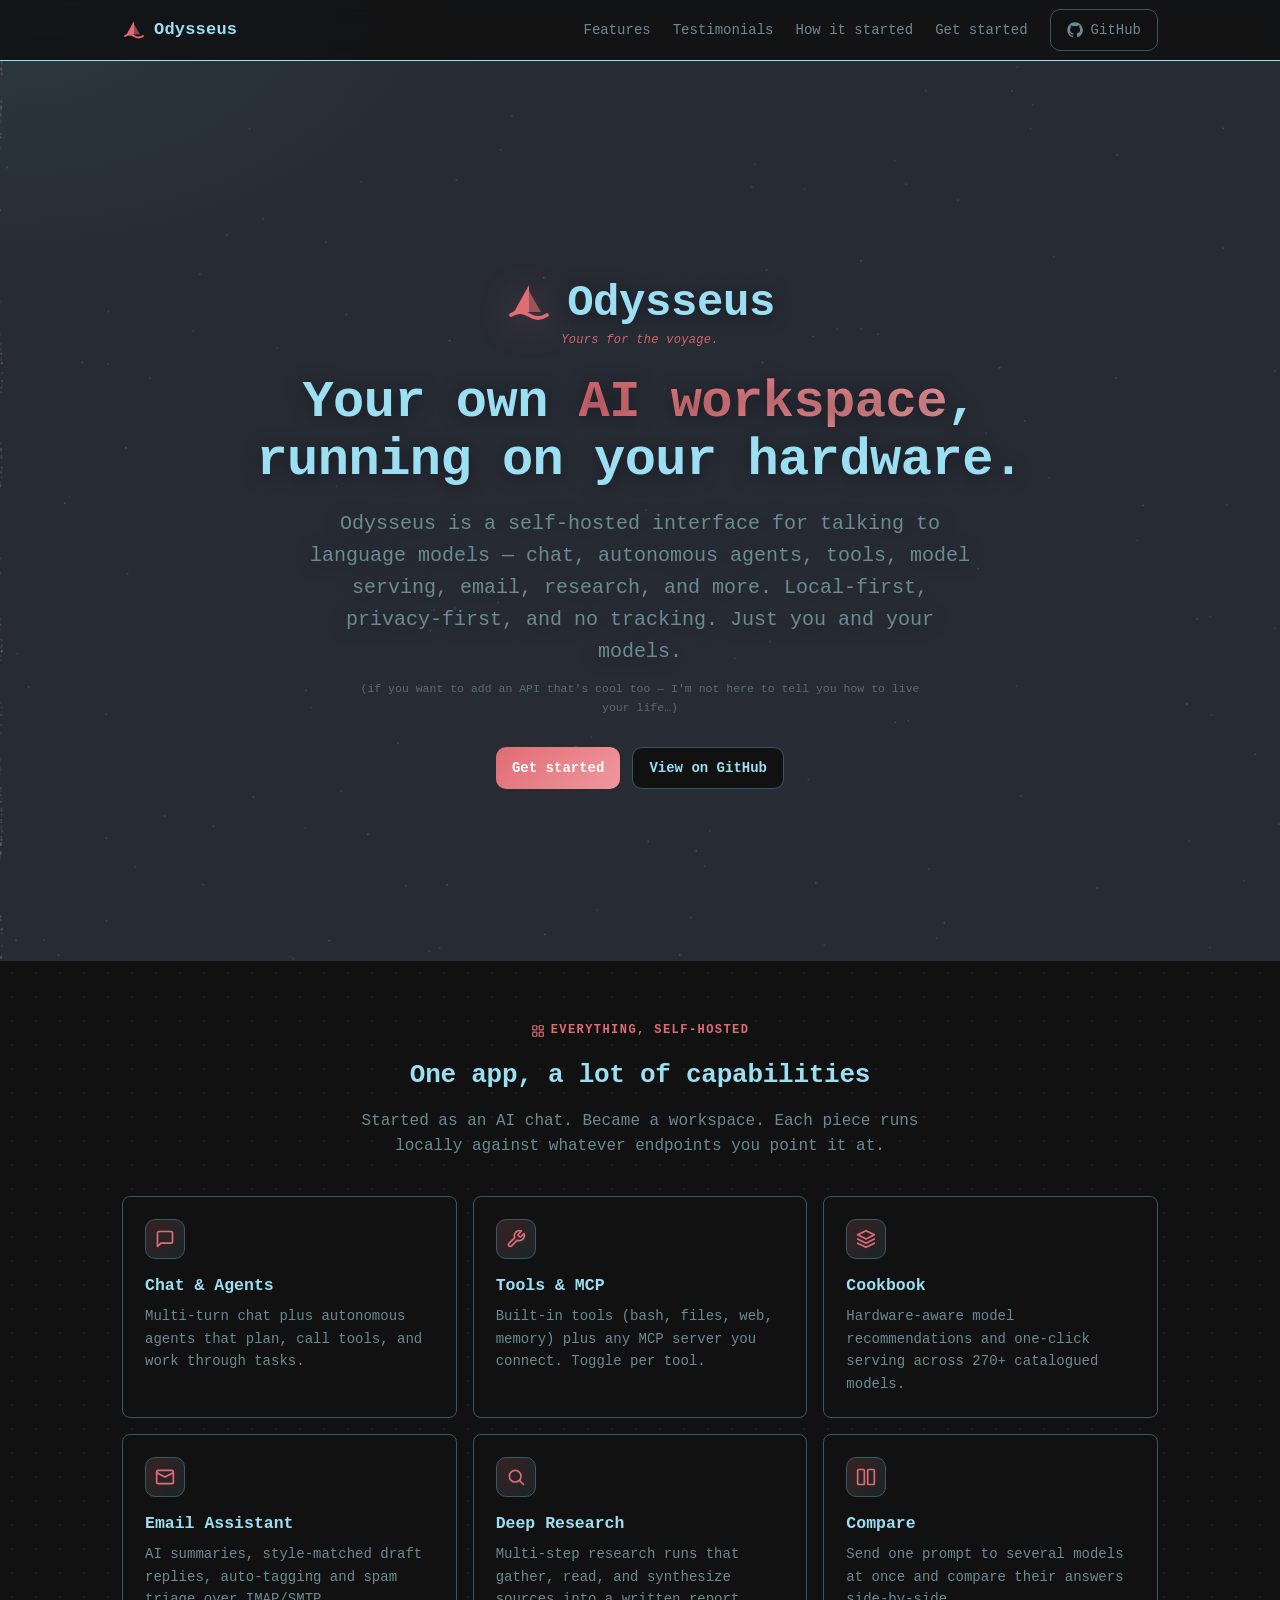
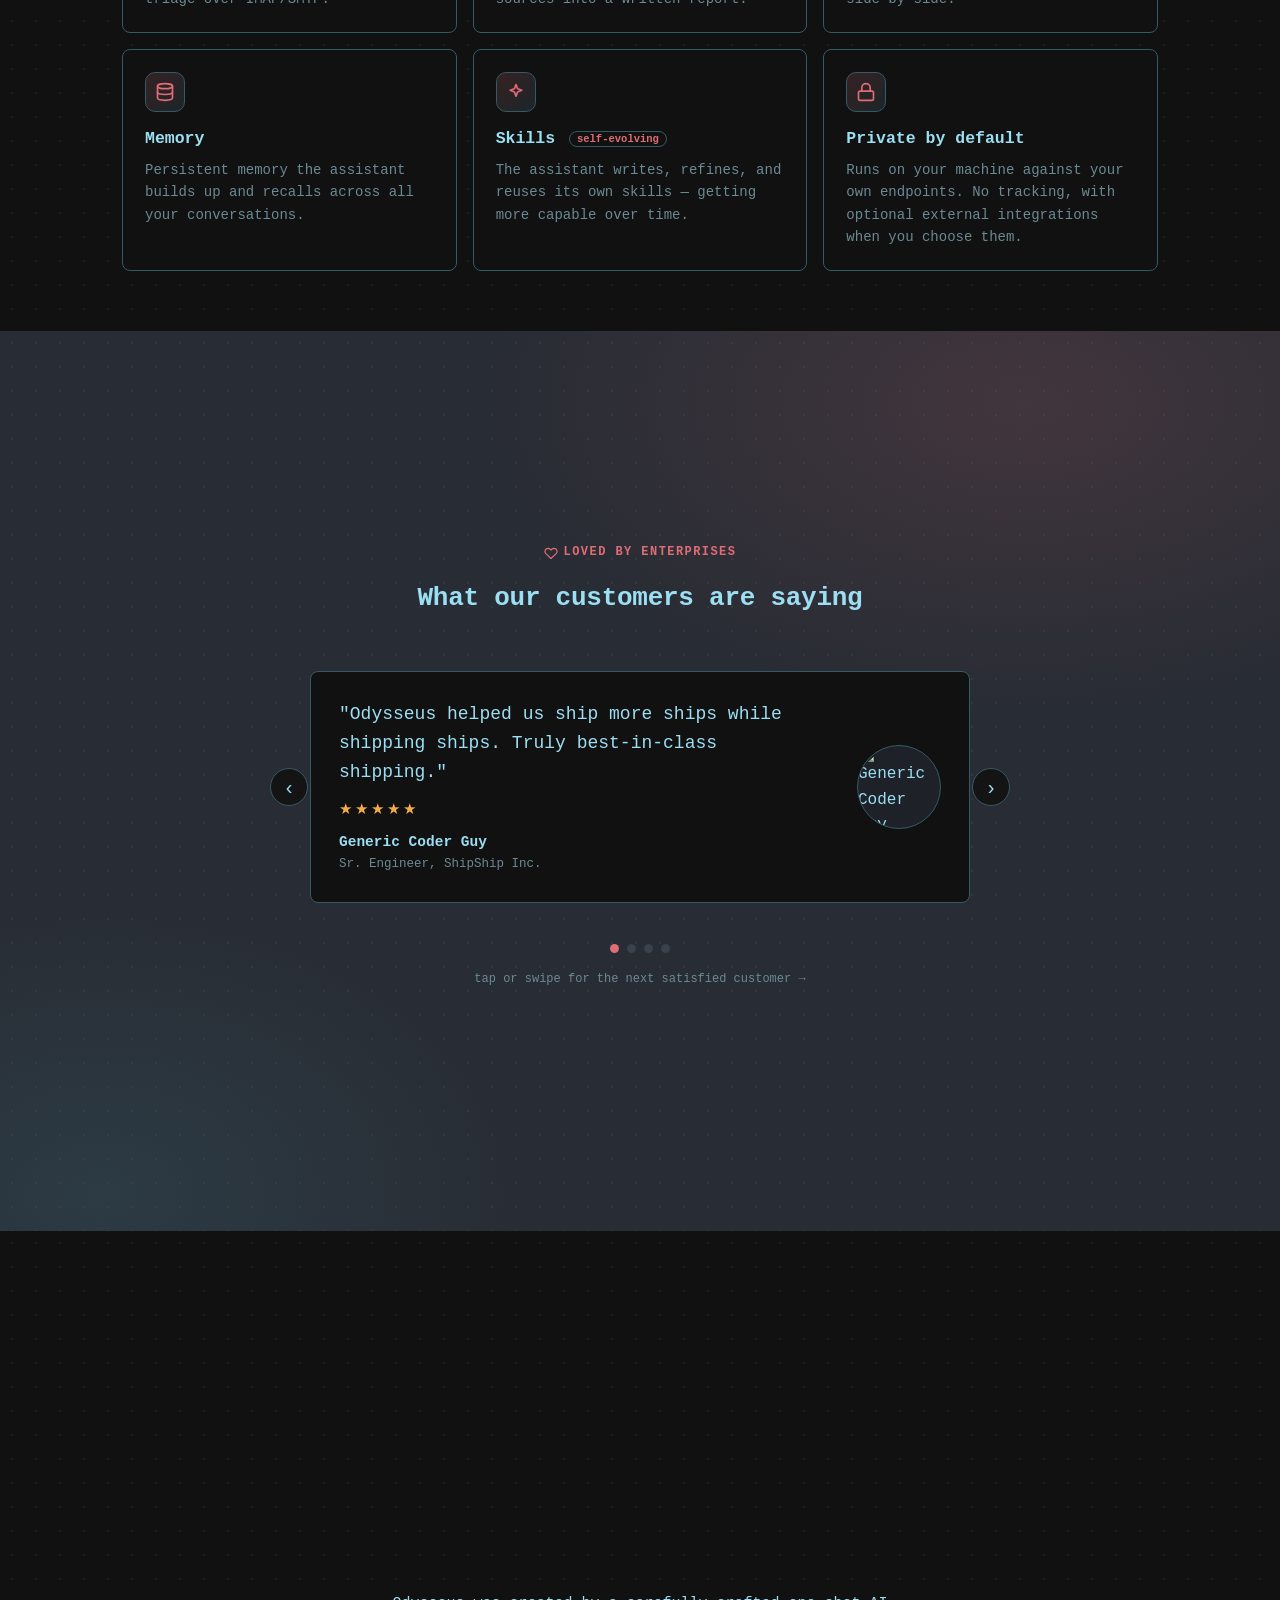
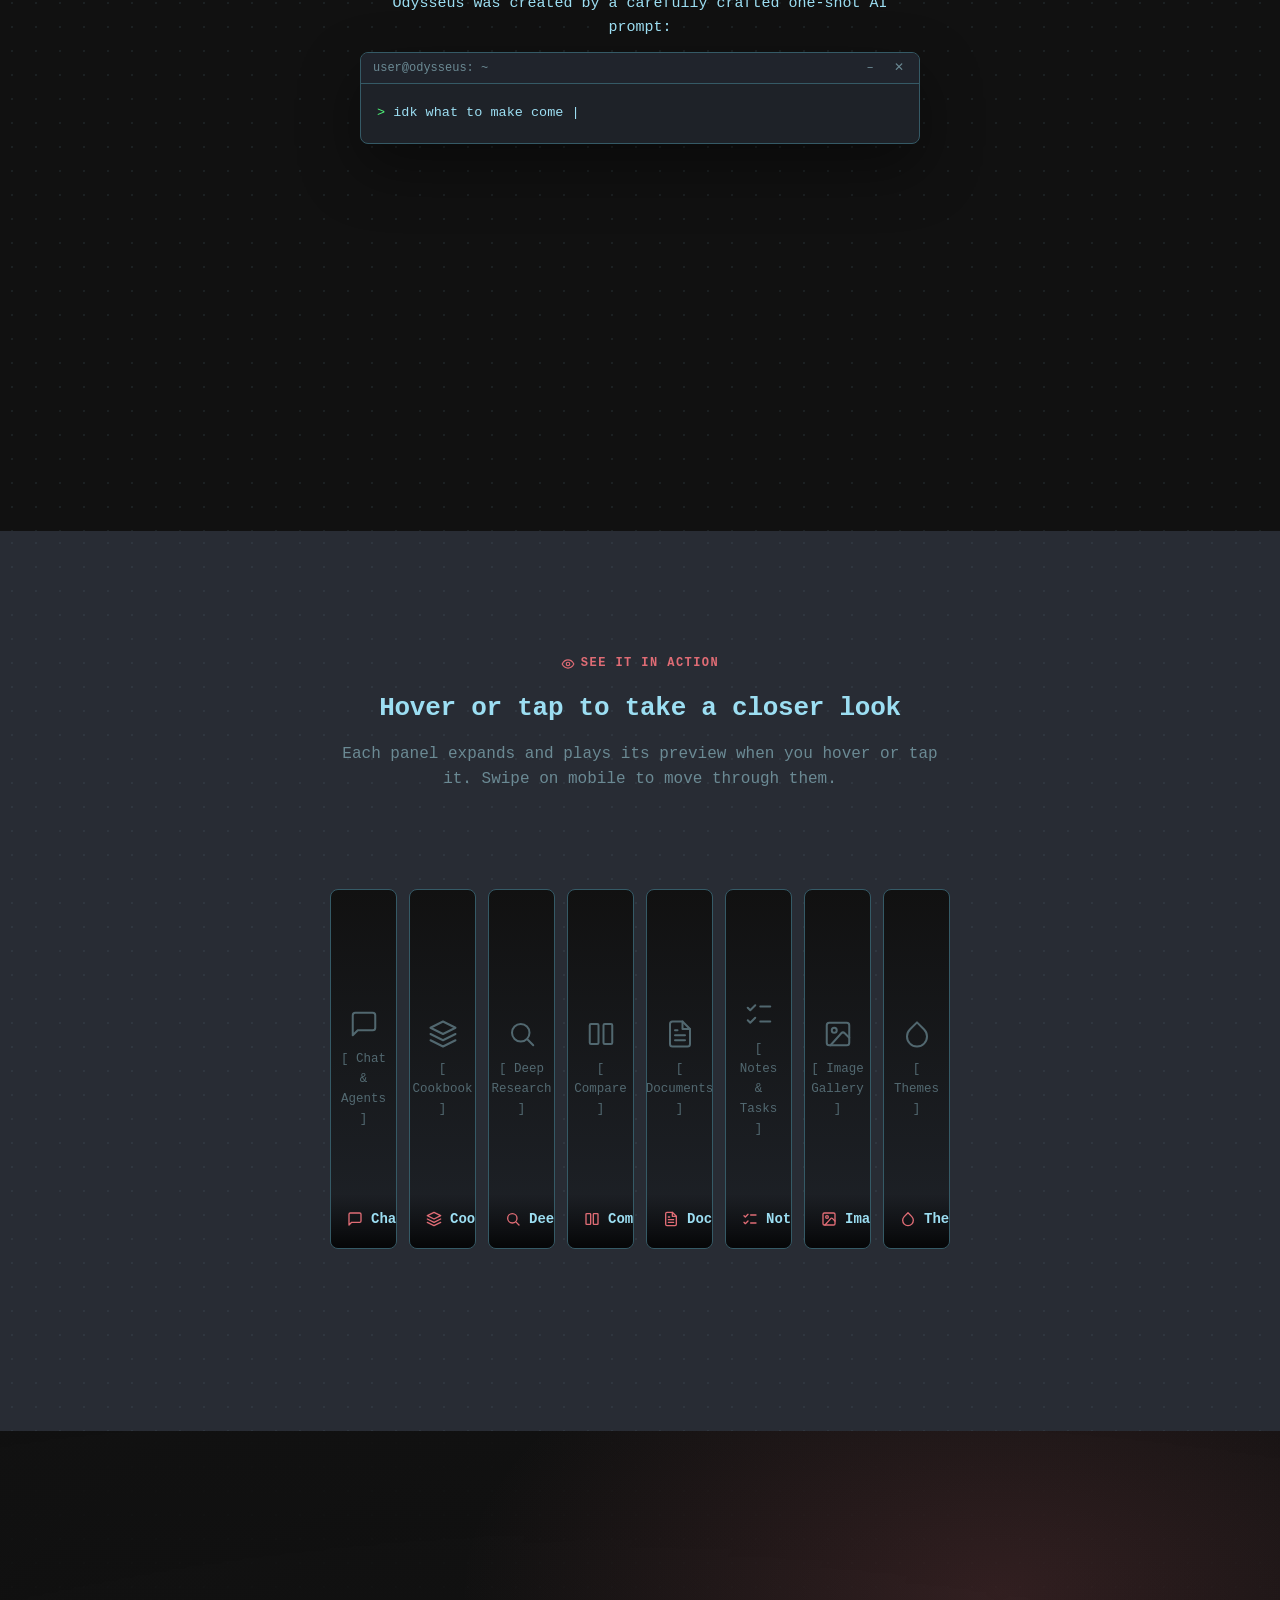
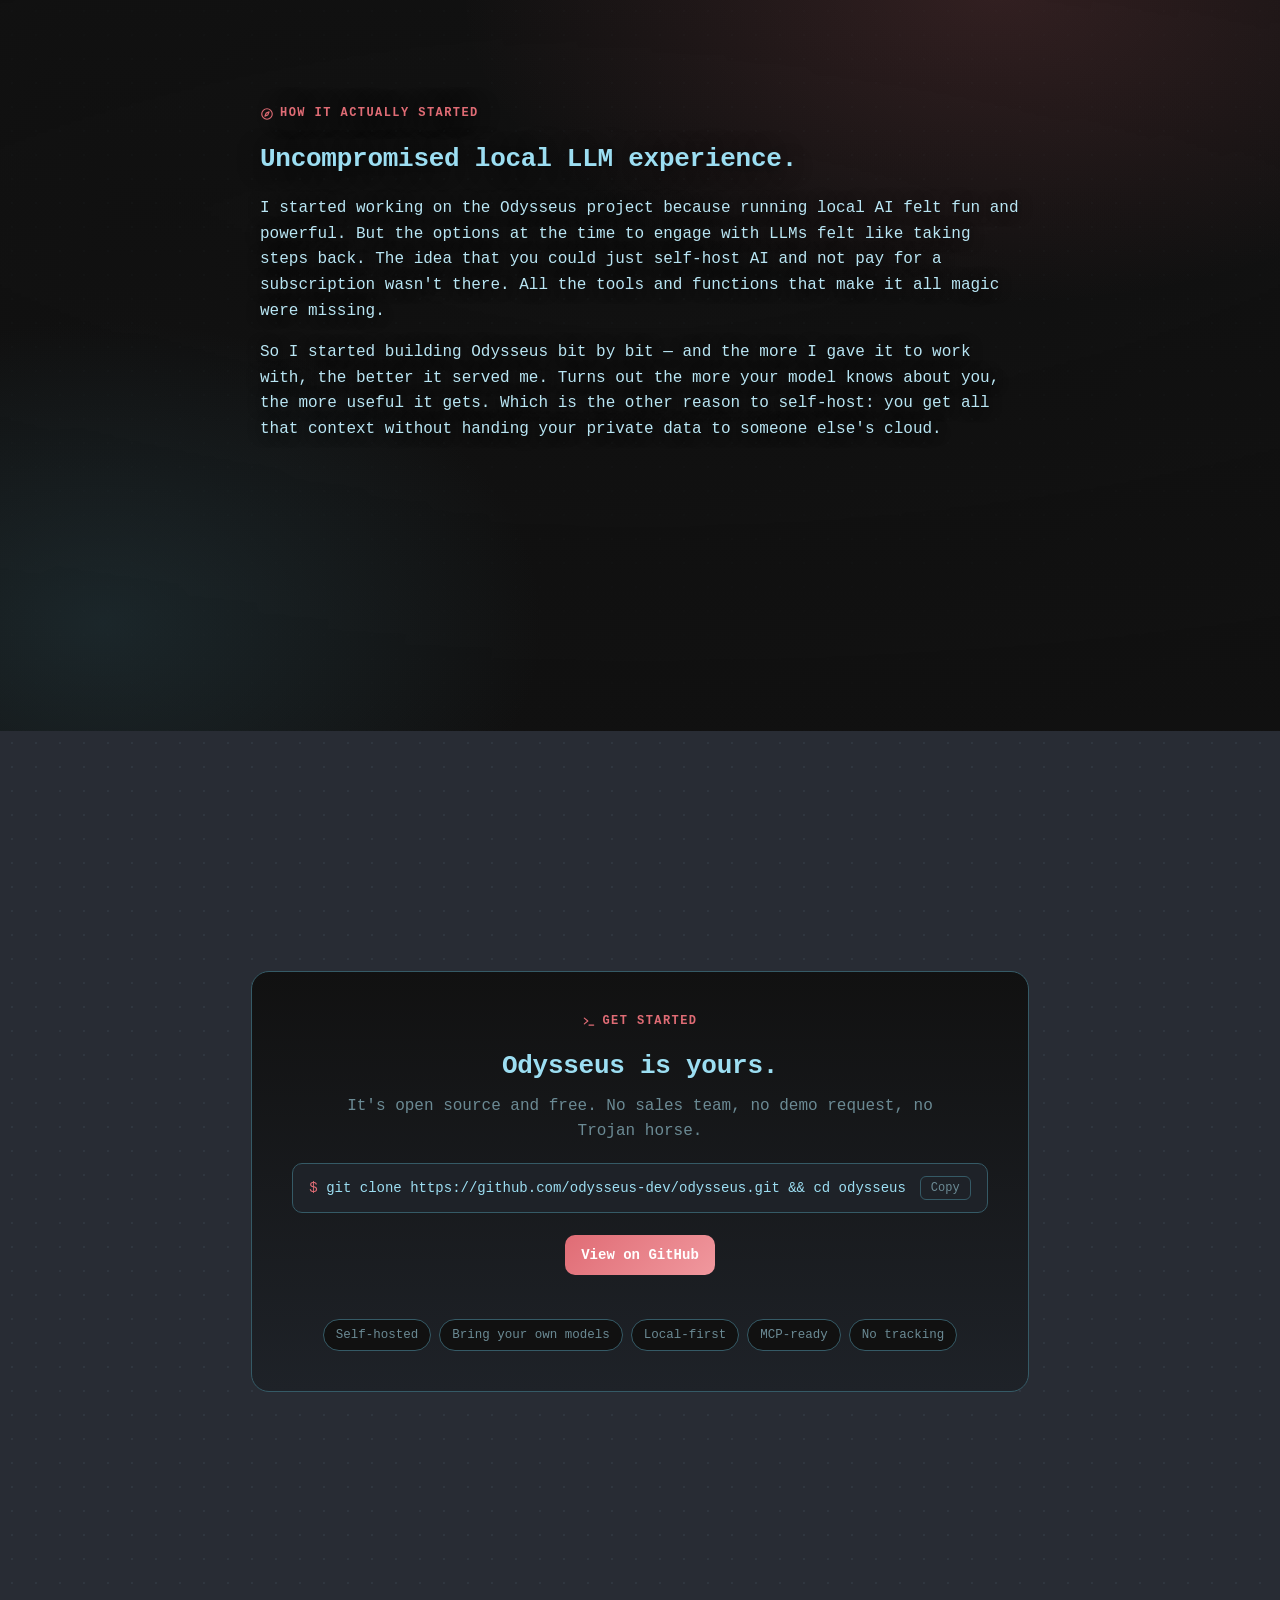
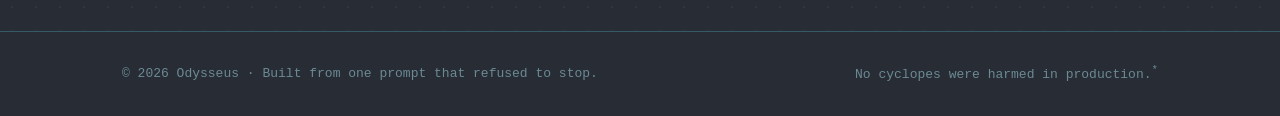
==== website/index.html @ e2c3f978 "refactor(website): "no telemetry" → "no tracking" (banea la palabra sin mentir: Odysseus SÍ lee host" ====
<!DOCTYPE html>
<html lang="en">
<head>
<meta charset="utf-8">
<meta name="viewport" content="width=device-width, initial-scale=1.0">
<meta name="description" content="Odysseus — a self-hosted AI workspace: chat, agents, tools, model serving, email, research, and more. Your models, your hardware, your data.">
<title>Odysseus — A Self-Hosted AI Workspace</title>
<link rel="icon" type="image/svg+xml" href="data:image/svg+xml,%3Csvg xmlns='http://www.w3.org/2000/svg' viewBox='0 0 32 32'%3E%3Cpath d='M16 4L16 22L6 22Z' fill='%23e06c75'/%3E%3Cpath d='M16 8L16 22L24 22Z' fill='%23e06c75' opacity='0.6'/%3E%3Cpath d='M4 24Q10 20 16 24Q22 28 28 24' stroke='%23e06c75' stroke-width='2.5' fill='none' stroke-linecap='round'/%3E%3C/svg%3E">
<style>
  :root {
    /* Odysseus default theme — exact app tokens */
    --bg: #282c34;
    --bg2: #1e2228;          /* app code/hl background */
    --panel: #111;           /* app panel surface */
    --panel2: #1e2228;
    --fg: #9cdef2;           /* signature cyan text */
    --heading: #9cdef2;
    --muted: #6b8a94;        /* app subheader */
    --border: #355a66;       /* teal border */
    --accent: #e06c75;       /* app accent (the send-button coral) */
    --accent2: #f0989e;      /* lighter coral for gradients */
    --green: #50fa7b;
    --gold: #f0ad4e;         /* app --warn */
    --red: #e06c75;
    --radius: 8px;
  }
  * { box-sizing: border-box; }
  html { scroll-behavior: smooth; scroll-padding-top: 60px; }
  /* REMOVED: "scroll-snap-type: y proximity"
     The idea was: >>Each section is a full-viewport "page" with its content centered,
     so only one shows at a time and the snap is obvious.<<

     PROBLEM: sections easily grow taller than 100vh IRL
     This cause forced jumps mid-read. It's intrusive UX.
     The landing-page is not a PowerPoint presentation!

     Preserved: CSS snap-points to avoid destroying code meta-data*/
  .hero, section {
    scroll-snap-align: start; min-height: 100vh;
    display: flex; flex-direction: column; justify-content: center;
  }
  /* Alternate the page backgrounds: slate (the body) ↔ black, to make each
     page boundary obvious. */
  /* Subtle dot-grid texture across the whole page. */
  section:nth-of-type(odd) {
    background-color: #111111;
    background-image: radial-gradient(circle, rgba(156,222,242,0.075) 1px, transparent 1.4px);
    background-size: 24px 24px;
  }
  section:nth-of-type(even) {
    background-color: var(--bg);
    background-image: radial-gradient(circle, rgba(156,222,242,0.06) 1px, transparent 1.4px);
    background-size: 24px 24px;
  }
  /* Customers section gets a brand-colored gradient glow over the dots. */
  #testimonials {
    background-color: var(--bg);
    background-image:
      radial-gradient(900px 520px at 80% 8%, rgba(224,108,117,0.14), transparent 60%),
      radial-gradient(760px 520px at 8% 96%, rgba(53,90,102,0.32), transparent 58%),
      radial-gradient(circle, rgba(156,222,242,0.06) 1px, transparent 1.4px);
    background-size: cover, cover, 24px 24px;
  }
  /* Domino reveal — each section fades/slides up as it scrolls into view. */
  .hero, section { opacity: 0; transform: translateY(24px); transition: opacity .6s cubic-bezier(.2,.7,.2,1), transform .6s cubic-bezier(.2,.7,.2,1); }
  .hero.in, section.in { opacity: 1; transform: none; }
  @media (prefers-reduced-motion: reduce) {
    html { scroll-snap-type: none; }
    .hero, section { opacity: 1 !important; transform: none !important; transition: none; }
  }
  /* Capabilities cards cascade in like the app's domino expand. */
  #features .feature { opacity: 0; transform: translateY(16px); }
  #features.in .feature { animation: domino-in .5s cubic-bezier(.2,.7,.2,1) forwards; }
  #features.in .feature:nth-child(1) { animation-delay: .04s; }
  #features.in .feature:nth-child(2) { animation-delay: .09s; }
  #features.in .feature:nth-child(3) { animation-delay: .14s; }
  #features.in .feature:nth-child(4) { animation-delay: .19s; }
  #features.in .feature:nth-child(5) { animation-delay: .24s; }
  #features.in .feature:nth-child(6) { animation-delay: .29s; }
  #features.in .feature:nth-child(7) { animation-delay: .34s; }
  #features.in .feature:nth-child(8) { animation-delay: .39s; }
  #features.in .feature:nth-child(9) { animation-delay: .44s; }
  @keyframes domino-in { to { opacity: 1; transform: none; } }
  body {
    margin: 0;
    background:
      radial-gradient(1100px 520px at 82% -10%, rgba(224,108,117,0.12), transparent 60%),
      radial-gradient(900px 520px at 0% 0%, rgba(53,90,102,0.30), transparent 55%),
      var(--bg);
    color: var(--fg);
    font-family: 'Fira Code', ui-monospace, SFMono-Regular, Menlo, Consolas, monospace;
    line-height: 1.6;
    -webkit-font-smoothing: antialiased;
  }
  a { color: var(--accent); text-decoration: none; }
  .wrap { max-width: 1080px; margin: 0 auto; padding: 0 22px; }

  /* Nav */
  nav {
    position: sticky; top: 0; z-index: 50;
    backdrop-filter: blur(10px);
    background: rgba(17,17,17,0.88);
    border-bottom: 1px solid #9cdef2;
  }
  nav .wrap { display: flex; align-items: center; justify-content: space-between; height: 60px; }
  .brand { display: flex; align-items: center; gap: 8px; font-weight: 700; font-size: 17px; letter-spacing: 0.2px; color: var(--heading); }
  .brand .boat { color: var(--accent); flex-shrink: 0; }
  .nav-links { display: flex; align-items: center; gap: 22px; }
  .nav-links a { color: var(--muted); font-size: 14px; font-weight: 500; }
  .nav-links a:hover { color: var(--fg); }
  .btn {
    display: inline-flex; align-items: center; gap: 8px;
    padding: 9px 16px; border-radius: 10px; font-weight: 600; font-size: 14px;
    border: 1px solid var(--border); color: var(--fg); background: var(--panel);
    transition: transform .12s ease, border-color .12s ease, background .12s ease;
  }
  .btn:hover { transform: translateY(-1px); border-color: var(--accent); }
  .btn.primary {
    background: linear-gradient(135deg, var(--accent), var(--accent2));
    color: #fff; border: none;
  }
  .btn.primary:hover { filter: brightness(1.07); }

  /* Hero */
  .hero { padding: 86px 0 40px; text-align: center; position: relative; overflow: hidden; }
  #hero-flow { position: absolute; inset: 0; width: 100%; height: 100%; z-index: 0; pointer-events: none; opacity: 0.9; }
  .hero .wrap { position: relative; z-index: 2; }
  .hero h1, .hero .lede, .hero .wordmark { text-shadow: 0 2px 20px rgba(0,0,0,0.45); }
  @media (prefers-reduced-motion: reduce) { #hero-flow { display: none; } }
  .badge {
    display: inline-flex; align-items: center; gap: 7px;
    font-size: 12.5px; color: var(--muted); border: 1px solid var(--border);
    background: var(--panel); padding: 5px 12px; border-radius: 999px; margin-bottom: 22px;
  }
  .badge .dot { width: 7px; height: 7px; border-radius: 50%; background: var(--green); box-shadow: 0 0 8px var(--green); }
  .hero-logo { display: flex; align-items: center; justify-content: center; gap: 14px; color: var(--accent); margin-bottom: 4px; }
  .hero-logo svg { filter: drop-shadow(0 4px 18px rgba(224,108,117,0.35)); }
  .hero-logo .wordmark { font-size: clamp(30px, 6vw, 44px); font-weight: 700; color: var(--heading); letter-spacing: -0.01em; line-height: 1; }
  .hero h1 {
    font-size: clamp(32px, 5.4vw, 52px); line-height: 1.12; margin: 0 0 18px;
    letter-spacing: -0.01em; font-weight: 700; color: var(--heading);
  }
  .hero h1 .grad {
    background: linear-gradient(120deg, var(--accent), var(--accent2));
    -webkit-background-clip: text; background-clip: text; -webkit-text-fill-color: transparent;
  }
  .hero .slogan { font-style: italic; color: var(--accent); font-size: 12px; margin: 0 0 24px; letter-spacing: 0.3px; opacity: 0.9; }
  .hero p.lede { font-size: clamp(16px, 2.4vw, 20px); color: var(--muted); max-width: 680px; margin: 0 auto 30px; }
  .hero-cta { display: flex; gap: 12px; justify-content: center; flex-wrap: wrap; }

  /* terminal origin card */
  .term-intro { color: var(--fg); font-size: clamp(13px, 1.8vw, 15px); margin: 34px auto 0; max-width: 560px; }
  .term {
    max-width: 620px; margin: 12px auto 0; text-align: left;
    background: var(--bg2); border: 1px solid var(--border); border-radius: var(--radius);
    overflow: hidden; box-shadow: 0 24px 60px rgba(0,0,0,0.4);
  }
  .term-bar { display: flex; align-items: center; justify-content: space-between; padding: 5px 6px 5px 12px; border-bottom: 1px solid var(--border); background: #20242c; }
  .term-bar .ttl { color: var(--muted); font-size: 12px; font-family: 'Fira Code', ui-monospace, monospace; }
  .term-bar .winbtns { display: flex; gap: 1px; }
  .term-bar .winbtns span { cursor: pointer; }
  .term { transition: opacity .18s ease, transform .18s ease; }
  /* Minimized = a rounded "pill", like the app's tab-down dock chip. */
  .term.term-min { max-width: max-content; border-radius: 999px; box-shadow: 0 6px 22px rgba(0,0,0,0.4); }
  .term.term-min .term-bar { border-bottom: none; border-radius: 999px; padding: 7px 10px 7px 16px; gap: 12px; background: var(--panel); }
  .term.term-min pre { display: none; }
  .term.term-closed { opacity: 0; transform: scale(0.96); pointer-events: none; height: 0; margin: 0 auto; border: 0; overflow: hidden; }
  .term-reopen {
    display: none; margin: 14px auto 0; font-family: 'Fira Code', monospace; font-size: 12px;
    color: var(--muted); background: none; border: 1px dashed var(--border); border-radius: 6px;
    padding: 5px 12px; cursor: pointer;
  }
  .term-reopen:hover { color: var(--accent); border-color: var(--accent); }
  .term-reopen.show { display: inline-block; }
  .term-bar .winbtns span {
    width: 28px; height: 20px; display: inline-flex; align-items: center; justify-content: center;
    border-radius: 4px; color: var(--muted); font-size: 12px; line-height: 1;
  }
  .term-bar .winbtns span:hover { background: rgba(156,222,242,0.12); color: var(--fg); }
  .term-bar .winbtns span.x:hover { background: #c0392b; color: #fff; }
  .term pre {
    margin: 0; padding: 18px 16px; font-family: ui-monospace, SFMono-Regular, Menlo, monospace;
    font-size: 13.5px; color: var(--fg); line-height: 1.7; white-space: pre-wrap;
  }
  .term .cs { color: var(--green); } .term .cm { color: #828997; }
  .term-cursor { display: inline-block; color: var(--fg); font-weight: 400; animation: term-blink 1.05s steps(1) infinite; }
  @keyframes term-blink { 50% { opacity: 0; } }

  /* Sections */
  section { padding: 60px 0; }
  .eyebrow { color: var(--accent); font-weight: 700; font-size: 12px; letter-spacing: 0.12em; text-transform: uppercase; display: inline-flex; align-items: center; gap: 6px; }
  .eyebrow svg { width: 14px; height: 14px; flex-shrink: 0; }
  h2.h { font-size: clamp(19px, 2.7vw, 26px); margin: 8px 0 12px; letter-spacing: -0.01em; color: var(--heading); font-weight: 700; }
  .sub { color: var(--muted); max-width: 620px; }
  .center { text-align: center; }
  .center .sub { margin: 0 auto; }

  /* Testimonial gag — single featured testimonial, click/swipe to cycle (all sizes) */
  .tcarousel-wrap { position: relative; max-width: 820px; margin: 36px auto 0; }
  .tarrow {
    position: absolute; top: 50%; transform: translateY(-50%); z-index: 4;
    width: 38px; height: 38px; border-radius: 50%;
    background: rgba(17,17,17,0.85); border: 1px solid var(--border); color: var(--fg);
    font-size: 20px; line-height: 1; cursor: pointer;
    display: flex; align-items: center; justify-content: center;
    transition: border-color .12s ease, color .12s ease;
  }
  .tarrow:hover { border-color: var(--accent); color: var(--accent); }
  .tarrow.prev { left: 0; }
  .tarrow.next { right: 0; }
  .tgrid {
    display: block; position: relative; overflow: hidden; cursor: pointer;
    margin: 0 auto; max-width: 740px;
  }
  .tgrid .tcard {
    display: none;
    flex-direction: row-reverse; align-items: center; gap: 24px; text-align: left;
    background: var(--panel); border: 1px solid var(--border); border-radius: var(--radius);
    padding: 28px;
  }
  .tgrid .tcard.active { display: flex; animation: tslide .25s ease both; }
  .tgrid .tcard.active.shake { animation: tshake .5s ease-in-out 2 both; }
  .tcard .av {
    width: 84px; height: 84px; border-radius: 50%; overflow: hidden;
    border: 1px solid var(--border); background: var(--panel2); flex: 0 0 auto;
  }
  .tcard .av img, .tcard .av svg { width: 100%; height: 100%; object-fit: cover; display: block; }
  .tcard .tmeta { flex: 1 1 auto; }
  .tcard .q { font-size: 18px; color: var(--fg); margin: 0 0 12px; }
  .tcard .stars { font-size: 15px; letter-spacing: 3px; margin: 0 0 8px; color: var(--gold); }
  .tcard .stars.zero { color: var(--muted); opacity: 0.5; }
  .tcard .nm { font-weight: 700; font-size: 14.5px; }
  .tcard .rl { color: var(--muted); font-size: 12.5px; }
  .tcard.cyclops { border-color: rgba(255,90,90,0.45); background: linear-gradient(180deg, rgba(255,80,80,0.06), var(--panel)); }
  .tcard.cyclops .q { color: #ff8a8a; font-weight: 700; letter-spacing: 0.4px; word-break: break-word; }
  .tnav { display: block; text-align: center; margin-top: 18px; }
  .tdot { display: inline-block; width: 9px; height: 9px; border-radius: 50%; background: #39414d; margin: 0 4px; cursor: pointer; }
  .tdot.on { background: var(--accent); }
  .thint { font-size: 12px; color: var(--muted); margin-top: 8px; }
  @keyframes tshake {
    0%,100% { transform: translateX(0) rotate(0); }
    10% { transform: translateX(-9px) rotate(-1.5deg); }
    20% { transform: translateX(9px) rotate(1.5deg); }
    35% { transform: translateX(-7px) rotate(-1deg); }
    50% { transform: translateX(7px) rotate(1deg); }
    65% { transform: translateX(-5px); } 80% { transform: translateX(4px); } 92% { transform: translateX(-2px); }
  }
  @keyframes tslide { from { opacity: 0; transform: translateX(24px); } to { opacity: 1; transform: none; } }

  .grid { display: grid; grid-template-columns: repeat(3, 1fr); gap: 16px; margin-top: 36px; }
  .feature {
    background: var(--panel); border: 1px solid var(--border); border-radius: var(--radius);
    padding: 22px; transition: transform .14s ease, border-color .14s ease;
  }
  .feature:hover { transform: translateY(-3px); border-color: var(--accent); }
  .feature .ico {
    width: 40px; height: 40px; border-radius: 10px; display: inline-flex; align-items: center; justify-content: center;
    background: linear-gradient(135deg, rgba(224,108,117,0.18), rgba(53,90,102,0.28));
    border: 1px solid var(--border); color: var(--accent); margin-bottom: 14px;
  }
  .feature h3 { margin: 0 0 6px; font-size: 16.5px; }
  .feature p { margin: 0; color: var(--muted); font-size: 14px; }

  /* Screenshot strip */
  .shotrow { display: grid; grid-template-columns: 1.4fr 1fr 1fr; gap: 16px; margin-top: 8px; }
  .shot {
    border: 1px solid var(--border); border-radius: var(--radius); overflow: hidden;
    background: linear-gradient(180deg, var(--panel), var(--panel2));
    aspect-ratio: 16/10; display: flex; align-items: center; justify-content: center;
    color: var(--muted); font-size: 13px; position: relative;
  }
  .shot .ph { display: flex; flex-direction: column; align-items: center; gap: 8px; opacity: 0.7; }
  .shot .frame-dots { position: absolute; top: 10px; left: 12px; display: flex; gap: 5px; }
  .shot .frame-dots i { width: 8px; height: 8px; border-radius: 50%; background: #39414d; display: inline-block; }

  /* Previews — expanding hover carousel that plays a video on hover/tap */
  .previews { display: flex; align-items: center; gap: 12px; height: 480px; max-width: 1000px; margin: 36px auto 0; }
  .preview-panel {
    position: relative; flex: 1 1 0; min-width: 0; height: 360px; overflow: hidden;
    border: 1px solid var(--border); border-radius: var(--radius); cursor: pointer;
    background: linear-gradient(180deg, var(--panel), var(--panel2));
    transition: flex-grow .5s cubic-bezier(.2,.7,.2,1), height .5s cubic-bezier(.2,.7,.2,1), border-color .25s ease;
  }
  .previews:hover .preview-panel { flex-grow: 0.55; height: 300px; }
  .preview-panel:hover, .preview-panel:focus-visible, .preview-panel.is-active { flex-grow: 3.4 !important; height: 480px !important; border-color: var(--accent); }
  .preview-panel .ph {
    position: absolute; inset: 0; display: flex; flex-direction: column;
    align-items: center; justify-content: center; gap: 10px;
    color: var(--muted); font-size: 12.5px; opacity: 0.7; text-align: center; padding: 8px;
  }
  .preview-panel video {
    position: absolute; inset: 0; width: 100%; height: 100%; object-fit: cover;
    z-index: 1; opacity: 0; transition: opacity .3s ease; background: transparent;
  }
  .preview-panel.has-video video { opacity: 1; }
  /* These clips have their action on the left, so show the left edge instead of
     the centered crop. */
  .preview-panel:has(source[src="document.webm"]) video,
  .preview-panel:has(source[src="notes.webm"]) video { object-position: right center; }
  .preview-panel .label {
    position: absolute; z-index: 2; left: 0; right: 0; bottom: 0; padding: 14px 16px;
    background: linear-gradient(0deg, rgba(0,0,0,0.82), transparent);
    color: var(--heading);
    display: flex; flex-direction: column; align-items: flex-start; gap: 4px;
  }
  .preview-panel .label .t { display: flex; align-items: center; gap: 8px; white-space: nowrap; font-weight: 700; font-size: 14px; }
  .preview-panel .label .ico { color: var(--accent); flex-shrink: 0; }
  .preview-panel .label .desc {
    font-weight: 400; font-size: 12.5px; line-height: 1.35; color: rgba(255,255,255,0.82);
    white-space: normal; max-height: 0; opacity: 0; overflow: hidden;
    transition: max-height .4s ease, opacity .4s ease;
  }
  .preview-panel:hover .label .desc, .preview-panel:focus-visible .label .desc, .preview-panel.is-active .label .desc { max-height: 64px; opacity: 1; }
  @media (max-width: 760px) {
    .previews { flex-direction: column; height: auto; touch-action: pan-y; }
    .preview-panel { height: 190px; flex: none; width: 100%; }
    .preview-panel.is-active { height: 280px !important; }
    .previews:hover .preview-panel, .preview-panel:hover { flex: none !important; }
    .preview-panel .label .desc { max-height: 64px; opacity: 1; }
  }

  /* Fullscreen video background for a section — treated as an ambient, cinematic
     backdrop (soft blur + slow drift) so it sets a mood without fighting the copy. */
  .has-bg-video { position: relative; overflow: hidden; }
  .has-bg-video .sec-bg {
    position: absolute; inset: 0; width: 100%; height: 100%;
    object-fit: cover; z-index: 0; pointer-events: none;
    /* blur softens the busy frame; the extra scale hides the blurred edges */
    filter: blur(4px) saturate(1.08) brightness(0.92);
    transform: scale(1.12);
    transform-origin: 55% 45%;
    animation: bg-drift 36s ease-in-out infinite alternate;
    will-change: transform;
  }
  @keyframes bg-drift {
    from { transform: scale(1.12) translate(0, 0); }
    to   { transform: scale(1.2) translate(-2.5%, -1.5%); }
  }
  .has-bg-video .sec-bg-tint {
    position: absolute; inset: 0; z-index: 1; pointer-events: none;
    background:
      radial-gradient(900px 520px at 78% 18%, rgba(224,108,117,0.16), transparent 60%),
      radial-gradient(760px 520px at 8% 88%, rgba(53,90,102,0.30), transparent 58%),
      linear-gradient(180deg, rgba(17,17,17,0.86), rgba(17,17,17,0.62) 42%, rgba(17,17,17,0.92)),
      radial-gradient(1200px 680px at 50% 46%, rgba(17,17,17,0.18), rgba(17,17,17,0.74));
  }
  .has-bg-video .wrap { position: relative; z-index: 2; }
  /* Lift the copy off the moving backdrop. */
  .has-bg-video .eyebrow,
  .has-bg-video .h { text-shadow: 0 2px 22px rgba(0,0,0,0.7); }
  .has-bg-video .sub { color: #b9e6f4; text-shadow: 0 1px 14px rgba(0,0,0,0.75); }
  .hero.has-bg-video h1, .hero.has-bg-video .wordmark,
  .hero.has-bg-video .lede, .hero.has-bg-video .slogan { text-shadow: 0 2px 22px rgba(0,0,0,0.72); }
  @media (prefers-reduced-motion: reduce) {
    .has-bg-video .sec-bg { animation: none; transform: scale(1.12); }
  }

  /* Get started */
  .start {
    background: linear-gradient(180deg, var(--panel), var(--bg2));
    border: 1px solid var(--border); border-radius: 18px; padding: 40px; text-align: center;
  }
  .codeblock {
    display: inline-flex; align-items: center; gap: 14px; margin: 18px auto 8px;
    background: var(--bg2); border: 1px solid var(--border); border-radius: 10px;
    padding: 12px 16px; font-family: ui-monospace, monospace; font-size: 14px; color: var(--fg);
    text-align: left;
  }
  .codeblock .prompt { color: var(--accent); }
  .codeblock .copy-btn {
    background: none; border: 1px solid var(--border); border-radius: 6px;
    color: var(--muted); cursor: pointer; font-size: 12px; padding: 4px 10px;
    font-family: inherit; transition: border-color .12s ease, color .12s ease;
  }
  .codeblock .copy-btn:hover { border-color: var(--accent); color: var(--fg); }
  .codeblock .copy-btn.copied { border-color: var(--green); color: var(--green); }
  .pill-row { display: flex; gap: 8px; justify-content: center; flex-wrap: wrap; margin-top: 44px; }
  .pill { font-size: 12.5px; color: var(--muted); border: 1px solid var(--border); border-radius: 999px; padding: 5px 12px; background: var(--panel); }

  footer { border-top: 1px solid var(--border); padding: 30px 0; color: var(--muted); font-size: 13px; scroll-snap-align: end; }
  footer .wrap { display: flex; justify-content: space-between; align-items: center; flex-wrap: wrap; gap: 12px; }

  @media (max-width: 820px) {
    .grid { grid-template-columns: repeat(2, 1fr); }
    .shotrow { grid-template-columns: 1fr; }
    .nav-links a:not(.btn) { display: none; }
    .codeblock { display: flex; flex-wrap: wrap; gap: 8px; align-items: flex-start; overflow-wrap: anywhere; }
    .codeblock > span { flex: 1 1 auto; min-width: 0; }
    .codeblock .copy-btn { margin-left: auto; }
  }
  @media (max-width: 520px) {
    .grid { grid-template-columns: 1fr; }
    .tgrid .tcard { padding: 20px; gap: 16px; }
    .tcard .av { width: 64px; height: 64px; }
    .tcard .q { font-size: 15px; }
  }
</style>
</head>
<body>

  <nav>
    <div class="wrap">
      <div class="brand">
        <svg class="boat" viewBox="0 0 32 32" width="24" height="24" aria-hidden="true"><path d="M16 4L16 22L6 22Z" fill="currentColor"/><path d="M16 8L16 22L24 22Z" fill="currentColor" opacity="0.6"/><path d="M4 24Q10 20 16 24Q22 28 28 24" stroke="currentColor" stroke-width="2.5" fill="none" stroke-linecap="round"/></svg>
        Odysseus
      </div>
      <div class="nav-links">
        <a href="#features">Features</a>
        <a href="#testimonials">Testimonials</a>
        <a href="#how">How it started</a>
        <a href="#start">Get started</a>
        <a class="btn" href="https://github.com/odysseus-dev/odysseus" target="_blank">
          <svg width="16" height="16" viewBox="0 0 24 24" fill="currentColor"><path d="M12 .5C5.7.5.5 5.7.5 12c0 5.1 3.3 9.4 7.9 10.9.6.1.8-.2.8-.6v-2c-3.2.7-3.9-1.5-3.9-1.5-.5-1.3-1.3-1.7-1.3-1.7-1-.7.1-.7.1-.7 1.2.1 1.8 1.2 1.8 1.2 1 1.8 2.7 1.3 3.4 1 .1-.8.4-1.3.7-1.6-2.6-.3-5.3-1.3-5.3-5.7 0-1.3.5-2.3 1.2-3.1-.1-.3-.5-1.5.1-3.1 0 0 1-.3 3.3 1.2a11.5 11.5 0 0 1 6 0C17.3 4.7 18.3 5 18.3 5c.6 1.6.2 2.8.1 3.1.8.8 1.2 1.8 1.2 3.1 0 4.4-2.7 5.4-5.3 5.7.4.4.8 1.1.8 2.2v3.3c0 .4.2.7.8.6 4.6-1.5 7.9-5.8 7.9-10.9C23.5 5.7 18.3.5 12 .5z"/></svg>
          GitHub
        </a>
      </div>
    </div>
  </nav>

  <!-- HERO -->
  <header class="hero">
    <canvas id="hero-flow" aria-hidden="true"></canvas>
    <div class="wrap">
      <div class="hero-logo">
        <svg viewBox="0 0 32 32" width="48" height="48" aria-hidden="true"><path d="M16 4L16 22L6 22Z" fill="currentColor"/><path d="M16 8L16 22L24 22Z" fill="currentColor" opacity="0.6"/><path d="M4 24Q10 20 16 24Q22 28 28 24" stroke="currentColor" stroke-width="2.5" fill="none" stroke-linecap="round"/></svg>
        <span class="wordmark">Odysseus</span>
      </div>
      <p class="slogan">Yours for the voyage.</p>
      <h1>Your own <span class="grad">AI workspace</span>,<br>running on your hardware.</h1>
      <p class="lede">
        Odysseus is a self-hosted interface for talking to language models &mdash; chat,
        autonomous agents, tools, model serving, email, research, and more. Local-first,
        privacy-first, and no tracking. Just you and your models.
      </p>
      <p style="font-size:11.5px; color:var(--muted); opacity:0.7; max-width:560px; margin:-18px auto 30px;">
        (if you want to add an API that's cool too &mdash; I'm not here to tell you how to live your life&hellip;)
      </p>
      <div class="hero-cta">
        <a class="btn primary" href="#start">Get started</a>
        <a class="btn" href="https://github.com/odysseus-dev/odysseus" target="_blank">View on GitHub</a>
      </div>

    </div>
  </header>

  <!-- FEATURES -->
  <section id="features">
    <div class="wrap">
      <div class="center">
        <div class="eyebrow"><svg viewBox="0 0 24 24" fill="none" stroke="currentColor" stroke-width="2" stroke-linecap="round" stroke-linejoin="round"><rect x="3" y="3" width="7" height="7" rx="1"/><rect x="14" y="3" width="7" height="7" rx="1"/><rect x="14" y="14" width="7" height="7" rx="1"/><rect x="3" y="14" width="7" height="7" rx="1"/></svg>Everything, self-hosted</div>
        <h2 class="h">One app, a lot of capabilities</h2>
        <p class="sub">Started as an AI chat. Became a workspace. Each piece runs locally against
          whatever endpoints you point it at.</p>
      </div>
      <div class="grid">
        <div class="feature">
          <span class="ico"><svg width="20" height="20" viewBox="0 0 24 24" fill="none" stroke="currentColor" stroke-width="2" stroke-linecap="round" stroke-linejoin="round"><path d="M21 15a2 2 0 0 1-2 2H7l-4 4V5a2 2 0 0 1 2-2h14a2 2 0 0 1 2 2z"/></svg></span>
          <h3>Chat &amp; Agents</h3>
          <p>Multi-turn chat plus autonomous agents that plan, call tools, and work through tasks.</p>
        </div>
        <div class="feature">
          <span class="ico"><svg width="20" height="20" viewBox="0 0 24 24" fill="none" stroke="currentColor" stroke-width="2" stroke-linecap="round" stroke-linejoin="round"><path d="M14.7 6.3a1 1 0 0 0 0 1.4l1.6 1.6a1 1 0 0 0 1.4 0l3.8-3.8a6 6 0 0 1-7.9 7.9l-6.9 6.9a2.1 2.1 0 0 1-3-3l6.9-6.9a6 6 0 0 1 7.9-7.9z"/></svg></span>
          <h3>Tools &amp; MCP</h3>
          <p>Built-in tools (bash, files, web, memory) plus any MCP server you connect. Toggle per tool.</p>
        </div>
        <div class="feature">
          <span class="ico"><svg width="20" height="20" viewBox="0 0 24 24" fill="none" stroke="currentColor" stroke-width="2" stroke-linecap="round" stroke-linejoin="round"><path d="M12 2 2 7l10 5 10-5-10-5zM2 17l10 5 10-5M2 12l10 5 10-5"/></svg></span>
          <h3>Cookbook</h3>
          <p>Hardware-aware model recommendations and one-click serving across 270+ catalogued models.</p>
        </div>
        <div class="feature">
          <span class="ico"><svg width="20" height="20" viewBox="0 0 24 24" fill="none" stroke="currentColor" stroke-width="2" stroke-linecap="round" stroke-linejoin="round"><rect x="2" y="4" width="20" height="16" rx="2"/><path d="m22 7-10 5L2 7"/></svg></span>
          <h3>Email Assistant</h3>
          <p>AI summaries, style-matched draft replies, auto-tagging and spam triage over IMAP/SMTP.</p>
        </div>
        <div class="feature">
          <span class="ico"><svg width="20" height="20" viewBox="0 0 24 24" fill="none" stroke="currentColor" stroke-width="2" stroke-linecap="round" stroke-linejoin="round"><circle cx="11" cy="11" r="7"/><path d="M21 21l-4.3-4.3"/></svg></span>
          <h3>Deep Research</h3>
          <p>Multi-step research runs that gather, read, and synthesize sources into a written report.</p>
        </div>
        <div class="feature">
          <span class="ico"><svg width="20" height="20" viewBox="0 0 24 24" fill="none" stroke="currentColor" stroke-width="2" stroke-linecap="round" stroke-linejoin="round"><rect x="2" y="3" width="8" height="18" rx="1"/><rect x="14" y="3" width="8" height="18" rx="1"/></svg></span>
          <h3>Compare</h3>
          <p>Send one prompt to several models at once and compare their answers side-by-side.</p>
        </div>
        <div class="feature">
          <span class="ico"><svg width="20" height="20" viewBox="0 0 24 24" fill="none" stroke="currentColor" stroke-width="2" stroke-linecap="round" stroke-linejoin="round"><ellipse cx="12" cy="5" rx="9" ry="3"/><path d="M3 5v14c0 1.7 4 3 9 3s9-1.3 9-3V5"/><path d="M3 12c0 1.7 4 3 9 3s9-1.3 9-3"/></svg></span>
          <h3>Memory</h3>
          <p>Persistent memory the assistant builds up and recalls across all your conversations.</p>
        </div>
        <div class="feature">
          <span class="ico"><svg width="20" height="20" viewBox="0 0 24 24" fill="none" stroke="currentColor" stroke-width="2" stroke-linecap="round" stroke-linejoin="round"><path d="M12 3l1.9 5.1L19 10l-5.1 1.9L12 17l-1.9-5.1L5 10l5.1-1.9z"/></svg></span>
          <h3>Skills <span style="font-size:10.5px;font-weight:700;color:var(--accent);border:1px solid var(--border);border-radius:999px;padding:1px 7px;margin-left:4px;vertical-align:middle;">self-evolving</span></h3>
          <p>The assistant writes, refines, and reuses its own skills &mdash; getting more capable over time.</p>
        </div>
        <div class="feature">
          <span class="ico"><svg width="20" height="20" viewBox="0 0 24 24" fill="none" stroke="currentColor" stroke-width="2" stroke-linecap="round" stroke-linejoin="round"><rect x="3" y="11" width="18" height="11" rx="2"/><path d="M7 11V7a5 5 0 0 1 10 0v4"/></svg></span>
          <h3>Private by default</h3>
          <p>Runs on your machine against your own endpoints. No tracking, with optional external integrations when you choose them.</p>
        </div>
      </div>
    </div>
  </section>

  <!-- TESTIMONIALS (gag) -->
  <section id="testimonials" style="padding-top:30px;">
    <div class="wrap">
      <div class="center">
        <div class="eyebrow"><svg viewBox="0 0 24 24" fill="none" stroke="currentColor" stroke-width="2" stroke-linecap="round" stroke-linejoin="round"><path d="M20.8 5.6a5.2 5.2 0 0 0-7.4 0L12 7l-1.4-1.4a5.2 5.2 0 1 0-7.4 7.4L12 21.4l8.8-8.4a5.2 5.2 0 0 0 0-7.4z"/></svg>Loved by enterprises</div>
        <h2 class="h">What our customers are saying</h2>
      </div>

      <div class="tcarousel-wrap">
      <button class="tarrow prev" type="button" aria-label="Previous testimonial">&#8249;</button>
      <div class="tgrid" id="tcarousel">

        <!-- Coder guy -->
        <figure class="tcard">
          <span class="av"><img src="https://cdn.prod.website-files.com/66708f90d7e407423093fa76/66708f91d7e407423093fd21_john-carter-testimonial-image-dentistry-x-webflow-template.png" alt="Generic Coder Guy" loading="lazy"></span>
          <div class="tmeta">
            <p class="q">"Odysseus helped us ship more ships while shipping ships. Truly best-in-class shipping."</p>
            <div class="stars">&#9733;&#9733;&#9733;&#9733;&#9733;</div>
            <div class="nm">Generic Coder Guy</div>
            <div class="rl">Sr. Engineer, ShipShip Inc.</div>
          </div>
        </figure>

        <!-- Woman -->
        <figure class="tcard">
          <span class="av"><img src="https://images.pexels.com/photos/5876695/pexels-photo-5876695.jpeg?auto=compress&amp;cs=tinysrgb&amp;w=160&amp;h=160&amp;fit=crop" alt="A real woman" loading="lazy"></span>
          <div class="tmeta">
            <p class="q">"I'm a real person. This is a real testimonial. By a real woman."</p>
            <div class="stars">&#9733;&#9733;&#9733;&#9733;&#9733;</div>
            <div class="nm">Generic Corporate Woman</div>
            <div class="rl">VP of Verticals, Things LLC</div>
          </div>
        </figure>

        <!-- Cyclops -->
        <figure class="tcard cyclops" data-shake="1">
          <span class="av" style="border-color:rgba(255,90,90,0.6);">
            <svg viewBox="0 0 72 72" width="54" height="54" fill="none" stroke="#cbd5e1" stroke-width="2">
              <rect x="0" y="0" width="72" height="72" fill="#16241a"/>
              <circle cx="36" cy="32" r="18" fill="#7fae7f" stroke="#5a7a5a"/>
              <line x1="29" y1="22" x2="43" y2="34" stroke="#ff5a5a" stroke-width="3"/>
              <line x1="43" y1="22" x2="29" y2="34" stroke="#ff5a5a" stroke-width="3"/>
              <ellipse cx="36" cy="45" rx="7" ry="9" fill="#3a0a0a" stroke="#200"/>
              <path d="M31 51 l-1 4" stroke="#fff" stroke-width="2"/><path d="M41 51 l1 4" stroke="#fff" stroke-width="2"/>
            </svg>
          </span>
          <div class="tmeta">
            <p class="q">"AHHHHHHHHHHHHHHHHHHHHHHHHHHHHH"</p>
            <div class="stars zero">&#9734;&#9734;&#9734;&#9734;&#9734;</div>
            <div class="nm">Polyphemus</div>
            <div class="rl">Cyclops, Cave Solutions (on leave)</div>
          </div>
        </figure>

        <!-- Corporate -->
        <figure class="tcard">
          <span class="av">
            <svg viewBox="0 0 80 80" aria-hidden="true">
              <rect width="80" height="80" rx="18" fill="#111827"/>
              <circle cx="40" cy="29" r="14" fill="#d1d5db"/>
              <path d="M18 70c4-18 15-27 22-27s18 9 22 27" fill="#374151"/>
              <path d="M28 58h24l-5 12H33z" fill="#e06c75"/>
              <path d="M32 14h16l6 11H26z" fill="#f8fafc"/>
            </svg>
          </span>
          <div class="tmeta">
            <p class="q">"Anyway, as I was saying &mdash; best-in-class."</p>
            <div class="stars">&#9733;&#9733;&#9733;&#9733;&#9733;</div>
            <div class="nm">Chad Corporate</div>
            <div class="rl">Chief Executive Officer</div>
          </div>
        </figure>

      </div>
      <button class="tarrow next" type="button" aria-label="Next testimonial">&#8250;</button>
      </div>
      <div class="tnav" id="tnav"></div>
    </div>
  </section>


  <!-- The one-shot prompt it started from (gag) -->
  <section style="padding-top:0;">
    <div class="wrap" style="text-align:center;">
      <p class="term-intro">Odysseus was created by a carefully crafted one-shot AI prompt:</p>
      <div class="term">
        <div class="term-bar">
          <span class="ttl">user@odysseus: ~</span>
          <span class="winbtns"><span data-term="min" title="Minimize">&#8211;</span><span class="x" data-term="close" title="Close">&#10005;</span></span>
        </div>
        <pre id="term-pre"><span class="cs">&gt;</span> idk what to make come up with something oh make an AI chat but make it good and make it look nice</pre>
      </div>
      <button class="term-reopen" type="button">&#10005; reopen terminal</button>
    </div>
  </section>

  <!-- PREVIEWS — hover/tap to expand + play -->
  <section id="previews">
    <div class="wrap">
      <div class="center">
        <div class="eyebrow"><svg viewBox="0 0 24 24" fill="none" stroke="currentColor" stroke-width="2" stroke-linecap="round" stroke-linejoin="round"><path d="M2 12s3.6-7 10-7 10 7 10 7-3.6 7-10 7-10-7-10-7z"/><circle cx="12" cy="12" r="3"/></svg>See it in action</div>
        <h2 class="h">Hover or tap to take a closer look</h2>
        <p class="sub center">Each panel expands and plays its preview when you hover or tap it. Swipe on mobile to move through them.</p>
      </div>
      <div class="previews">
        <div class="preview-panel" tabindex="0">
          <div class="ph"><svg width="30" height="30" viewBox="0 0 24 24" fill="none" stroke="currentColor" stroke-width="1.6" stroke-linecap="round" stroke-linejoin="round"><path d="M21 15a2 2 0 0 1-2 2H7l-4 4V5a2 2 0 0 1 2-2h14a2 2 0 0 1 2 2z"/></svg><span>[ Chat &amp; Agents ]</span></div>
          <video muted loop playsinline preload="none"><source src="chat.webm" type="video/webm"><source src="chat.mp4" type="video/mp4"></video>
          <div class="label"><span class="t"><svg class="ico" width="16" height="16" viewBox="0 0 24 24" fill="none" stroke="currentColor" stroke-width="2" stroke-linecap="round" stroke-linejoin="round"><path d="M21 15a2 2 0 0 1-2 2H7l-4 4V5a2 2 0 0 1 2-2h14a2 2 0 0 1 2 2z"/></svg>Chat &amp; Agents</span><span class="desc">Talk to any local model, or give it tools and let the agent run.</span></div>
        </div>
        <div class="preview-panel" tabindex="0">
          <div class="ph"><svg width="30" height="30" viewBox="0 0 24 24" fill="none" stroke="currentColor" stroke-width="1.6" stroke-linecap="round" stroke-linejoin="round"><path d="M12 2 2 7l10 5 10-5-10-5zM2 17l10 5 10-5M2 12l10 5 10-5"/></svg><span>[ Cookbook ]</span></div>
          <div class="label"><span class="t"><svg class="ico" width="16" height="16" viewBox="0 0 24 24" fill="none" stroke="currentColor" stroke-width="2" stroke-linecap="round" stroke-linejoin="round"><path d="M12 2 2 7l10 5 10-5-10-5zM2 17l10 5 10-5M2 12l10 5 10-5"/></svg>Cookbook</span><span class="desc">Download, serve, and manage local models across your machines.</span></div>
        </div>
        <div class="preview-panel" tabindex="0">
          <div class="ph"><svg width="30" height="30" viewBox="0 0 24 24" fill="none" stroke="currentColor" stroke-width="1.6" stroke-linecap="round" stroke-linejoin="round"><circle cx="11" cy="11" r="7"/><path d="m21 21-4.35-4.35"/></svg><span>[ Deep Research ]</span></div>
          <video muted loop playsinline preload="none"><source src="research.webm" type="video/webm"><source src="research.mp4" type="video/mp4"></video>
          <div class="label"><span class="t"><svg class="ico" width="16" height="16" viewBox="0 0 24 24" fill="none" stroke="currentColor" stroke-width="2" stroke-linecap="round" stroke-linejoin="round"><circle cx="11" cy="11" r="7"/><path d="m21 21-4.35-4.35"/></svg>Deep Research</span><span class="desc">Ask once: it searches, reads sources, and writes back a cited report.</span></div>
        </div>
        <div class="preview-panel" tabindex="0">
          <div class="ph"><svg width="30" height="30" viewBox="0 0 24 24" fill="none" stroke="currentColor" stroke-width="1.6" stroke-linecap="round" stroke-linejoin="round"><rect x="3" y="4" width="7" height="16" rx="1"/><rect x="14" y="4" width="7" height="16" rx="1"/></svg><span>[ Compare ]</span></div>
          <video muted loop playsinline preload="none"><source src="compare.webm" type="video/webm"><source src="compare.mp4" type="video/mp4"></video>
          <div class="label"><span class="t"><svg class="ico" width="16" height="16" viewBox="0 0 24 24" fill="none" stroke="currentColor" stroke-width="2" stroke-linecap="round" stroke-linejoin="round"><rect x="3" y="4" width="7" height="16" rx="1"/><rect x="14" y="4" width="7" height="16" rx="1"/></svg>Compare</span><span class="desc">Send one prompt to many models at once and watch them answer side by side.</span></div>
        </div>
        <div class="preview-panel" tabindex="0">
          <div class="ph"><svg width="30" height="30" viewBox="0 0 24 24" fill="none" stroke="currentColor" stroke-width="1.6" stroke-linecap="round" stroke-linejoin="round"><path d="M14 2H6a2 2 0 0 0-2 2v16a2 2 0 0 0 2 2h12a2 2 0 0 0 2-2V8z"/><path d="M14 2v6h6"/><path d="M16 13H8M16 17H8M10 9H8"/></svg><span>[ Documents ]</span></div>
          <video muted loop playsinline preload="none"><source src="document.webm" type="video/webm"><source src="document.mp4" type="video/mp4"></video>
          <div class="label"><span class="t"><svg class="ico" width="16" height="16" viewBox="0 0 24 24" fill="none" stroke="currentColor" stroke-width="2" stroke-linecap="round" stroke-linejoin="round"><path d="M14 2H6a2 2 0 0 0-2 2v16a2 2 0 0 0 2 2h12a2 2 0 0 0 2-2V8z"/><path d="M14 2v6h6"/><path d="M16 13H8M16 17H8M10 9H8"/></svg>Documents</span><span class="desc">A document editor that puts you first — work on what you want, with AI help when you want it.</span></div>
        </div>
        <div class="preview-panel" tabindex="0">
          <div class="ph"><svg width="30" height="30" viewBox="0 0 24 24" fill="none" stroke="currentColor" stroke-width="1.6" stroke-linecap="round" stroke-linejoin="round"><path d="m3 7 2 2 4-4"/><path d="m3 17 2 2 4-4"/><path d="M13 6h8M13 18h8"/></svg><span>[ Notes &amp; Tasks ]</span></div>
          <video muted loop playsinline preload="none"><source src="notes.webm" type="video/webm"><source src="notes.mp4" type="video/mp4"></video>
          <div class="label"><span class="t"><svg class="ico" width="16" height="16" viewBox="0 0 24 24" fill="none" stroke="currentColor" stroke-width="2" stroke-linecap="round" stroke-linejoin="round"><path d="m3 7 2 2 4-4"/><path d="m3 17 2 2 4-4"/><path d="M13 6h8M13 18h8"/></svg>Notes &amp; Tasks</span><span class="desc">Capture notes and to-dos, or let scheduled agents work and brief you after.</span></div>
        </div>
        <div class="preview-panel" tabindex="0">
          <div class="ph"><svg width="30" height="30" viewBox="0 0 24 24" fill="none" stroke="currentColor" stroke-width="1.6" stroke-linecap="round" stroke-linejoin="round"><rect x="3" y="3" width="18" height="18" rx="2"/><circle cx="9" cy="9" r="2"/><path d="m21 15-3.6-3.6a2 2 0 0 0-2.8 0L6 21"/></svg><span>[ Image Gallery ]</span></div>
          <video muted loop playsinline preload="none"><source src="gallery.webm" type="video/webm"><source src="gallery.mp4" type="video/mp4"></video>
          <div class="label"><span class="t"><svg class="ico" width="16" height="16" viewBox="0 0 24 24" fill="none" stroke="currentColor" stroke-width="2" stroke-linecap="round" stroke-linejoin="round"><rect x="3" y="3" width="18" height="18" rx="2"/><circle cx="9" cy="9" r="2"/><path d="m21 15-3.6-3.6a2 2 0 0 0-2.8 0L6 21"/></svg>Image Gallery</span><span class="desc">Generate, edit, remove backgrounds, and inpaint in your own gallery.</span></div>
        </div>
        <div class="preview-panel" tabindex="0">
          <div class="ph"><svg width="30" height="30" viewBox="0 0 24 24" fill="none" stroke="currentColor" stroke-width="1.6" stroke-linecap="round" stroke-linejoin="round"><path d="M12 2.7 6.3 8.4a8 8 0 1 0 11.4 0z"/></svg><span>[ Themes ]</span></div>
          <video muted loop playsinline preload="none"><source src="theme.webm" type="video/webm"><source src="theme.mp4" type="video/mp4"></video>
          <div class="label"><span class="t"><svg class="ico" width="16" height="16" viewBox="0 0 24 24" fill="none" stroke="currentColor" stroke-width="2" stroke-linecap="round" stroke-linejoin="round"><path d="M12 2.7 6.3 8.4a8 8 0 1 0 11.4 0z"/></svg>Themes</span><span class="desc">Restyle and make it yours — edit your own, or ask the agent to make one.</span></div>
        </div>
      </div>
    </div>
  </section>

  <!-- HOW IT STARTED -->
  <section id="how" class="has-bg-video">
    <video class="sec-bg" autoplay muted loop playsinline preload="auto"><source src="bg.webm" type="video/webm"><source src="bg.mp4" type="video/mp4"></video>
    <div class="sec-bg-tint"></div>
    <div class="wrap">
      <div class="eyebrow"><svg viewBox="0 0 24 24" fill="none" stroke="currentColor" stroke-width="2" stroke-linecap="round" stroke-linejoin="round"><circle cx="12" cy="12" r="9"/><path d="m15.6 8.4-2.1 5.1-5.1 2.1 2.1-5.1z"/></svg>How it actually started</div>
      <h2 class="h">Uncompromised local LLM experience.</h2>
      <p class="sub" style="max-width:760px;">
        I started working on the Odysseus project because running local AI felt fun and powerful.
        But the options at the time to engage with LLMs felt like taking steps back. The idea that you
        could just self-host AI and not pay for a subscription wasn't there. All the tools and functions
        that make it all magic were missing.
      </p>
      <p class="sub" style="max-width:760px; margin-top:14px;">
        So I started building Odysseus bit by bit &mdash; and the more I gave it to work with, the
        better it served me. Turns out the more your model knows about you, the more useful it gets.
        Which is the other reason to self-host: you get all that context without handing your private
        data to someone else's cloud.      </p>
    </div>
  </section>

  <!-- GET STARTED -->
  <section id="start">
    <div class="wrap">
      <div class="start">
        <div class="eyebrow"><svg viewBox="0 0 24 24" fill="none" stroke="currentColor" stroke-width="2" stroke-linecap="round" stroke-linejoin="round"><path d="M4 17l6-5-6-5"/><path d="M12 19h8"/></svg>Get started</div>
        <h2 class="h" style="margin-bottom:6px;">Odysseus is yours.</h2>
        <p class="sub center" style="margin:0 auto;">It's open source and free. No sales team, no demo request, no Trojan horse.</p>
        <div class="codeblock"><span><span class="prompt">$</span> git clone https://github.com/odysseus-dev/odysseus.git &amp;&amp; cd odysseus</span><button class="copy-btn" data-copy="git clone https://github.com/odysseus-dev/odysseus.git && cd odysseus">Copy</button></div>
        <div>
          <a class="btn primary" href="https://github.com/odysseus-dev/odysseus" target="_blank" style="margin-top:14px;">View on GitHub</a>
        </div>
        <div class="pill-row">
          <span class="pill">Self-hosted</span>
          <span class="pill">Bring your own models</span>
          <span class="pill">Local-first</span>
          <span class="pill">MCP-ready</span>
          <span class="pill">No tracking</span>
        </div>
      </div>
    </div>
  </section>

  <footer>
    <div class="wrap">
      <div>&copy; 2026 Odysseus &middot; Built from one prompt that refused to stop.</div>
      <div>No cyclopes were harmed in production.<sup>*</sup></div>
    </div>
  </footer>

  <script>
    // Hero background: Perlin flow field — colored particle streams (ported from
    // the app's own background effect, scoped to the hero and brand-colored).
    (function () {
      var canvas = document.getElementById('hero-flow');
      if (!canvas) return;
      if (window.matchMedia && window.matchMedia('(prefers-reduced-motion: reduce)').matches) return;
      var hero = canvas.parentElement, ctx = canvas.getContext('2d');
      var dpr = Math.min(window.devicePixelRatio || 1, 2);
      var W, H, t = 0, particles = [];
      var COLORS = ['#9cdef2', '#e06c75', '#5fb6cc'];   // cyan, coral, teal
      var FADE = 'rgba(40,44,52,0.06)';                 // trail fade toward --bg
      function n2(x, y) { var n = Math.sin(x * 12.9898 + y * 78.233) * 43758.5453; return n - Math.floor(n); }
      function noise(x, y) {
        var ix = Math.floor(x), iy = Math.floor(y), fx = x - ix, fy = y - iy;
        var a = n2(ix, iy), b = n2(ix + 1, iy), c = n2(ix, iy + 1), d = n2(ix + 1, iy + 1);
        var ux = fx * fx * (3 - 2 * fx), uy = fy * fy * (3 - 2 * fy);
        return a + (b - a) * ux + (c - a) * uy + (a - b - c + d) * ux * uy;
      }
      function resize() {
        W = hero.clientWidth; H = hero.clientHeight;
        canvas.width = W * dpr; canvas.height = H * dpr;
        canvas.style.width = W + 'px'; canvas.style.height = H + 'px';
        ctx.setTransform(dpr, 0, 0, dpr, 0, 0);
        if (!particles.length) {
          for (var i = 0; i < 260; i++) particles.push({ x: Math.random() * W, y: Math.random() * H, life: Math.random(), c: COLORS[i % COLORS.length] });
        }
      }
      resize();
      window.addEventListener('resize', resize);
      function draw() {
        requestAnimationFrame(draw);
        ctx.fillStyle = FADE; ctx.fillRect(0, 0, W, H);
        for (var i = 0; i < particles.length; i++) {
          var p = particles[i];
          var ang = noise(p.x * 0.004 + t * 0.0008, p.y * 0.004 + 100) * Math.PI * 6;
          var sp = 1 + noise(p.x * 0.003, p.y * 0.003 + 50) * 1.5;
          p.x += Math.cos(ang) * sp; p.y += Math.sin(ang) * sp; p.life -= 0.001;
          if (p.life <= 0 || p.x < 0 || p.x > W || p.y < 0 || p.y > H) { p.x = Math.random() * W; p.y = Math.random() * H; p.life = 1; }
          ctx.beginPath(); ctx.arc(p.x, p.y, 1.1, 0, Math.PI * 2);
          ctx.fillStyle = p.c; ctx.globalAlpha = p.life * 0.18; ctx.fill();
        }
        ctx.globalAlpha = 1; t++;
      }
      draw();
    })();

    // Typewriter for the origin terminal: type line 1, pause 2s, line 2, pause
    // 2s, line 3, hold 4s, then reset and loop. Blinking "|" cursor throughout.
    (function () {
      var pre = document.getElementById('term-pre');
      if (!pre) return;
      var lines = [
        { p: '<span class="cs">&gt;</span> ', t: 'idk what to make come up with something oh make an AI chat but make it good and make it look nice' }
      ];
      var CURSOR = '<span class="term-cursor">|</span>';
      var TYPE_MS = 40;
      var done = [], li = 0, timer = null;

      function render(partial) {
        pre.innerHTML = done.join('\n') + (done.length ? '\n' : '') + partial + CURSOR;
      }
      function typeLine() {
        var ln = lines[li], i = 0;
        (function step() {
          if (i <= ln.t.length) {
            render(ln.p + ln.t.slice(0, i));
            i++; timer = setTimeout(step, TYPE_MS);
          } else {
            done.push(ln.p + ln.t);
            li++;
            if (li >= lines.length) timer = setTimeout(reset, 4000);  // hold last line 4s
            else timer = setTimeout(typeLine, 2000);                  // pause 2s before next
          }
        })();
      }
      function reset() { clearTimeout(timer); done = []; li = 0; typeLine(); }

      // Start typing only when the terminal scrolls into view (and replay each
      // time you return to it).
      if ('IntersectionObserver' in window) {
        var io2 = new IntersectionObserver(function (entries) {
          entries.forEach(function (e) { if (e.isIntersecting) reset(); });
        }, { threshold: 0.45 });
        io2.observe(pre);
      } else {
        reset();
      }
    })();

    // Previews: hovering/tapping a panel expands it (CSS) and plays its video; the
    // video only becomes visible once it actually starts playing, so missing
    // files just leave the labeled placeholder.
    (function () {
      var panels = [].slice.call(document.querySelectorAll('.preview-panel'));
      if (!panels.length) return;
      var active = -1;
      function playPanel(p) {
        var v = p.querySelector('video');
        if (!v) return;
        var pr = v.play();
        if (pr && pr.catch) pr.catch(function () {});
      }
      function pausePanel(p) {
        var v = p.querySelector('video');
        if (v) v.pause();
      }
      function setActive(i, shouldPlay) {
        active = (i + panels.length) % panels.length;
        panels.forEach(function (panel, k) {
          var on = k === active;
          panel.classList.toggle('is-active', on);
          panel.setAttribute('aria-expanded', on ? 'true' : 'false');
          if (!on) pausePanel(panel);
        });
        if (shouldPlay !== false) playPanel(panels[active]);
      }
      panels.forEach(function (p, i) {
        var v = p.querySelector('video');
        if (v) {
          v.addEventListener('playing', function () { p.classList.add('has-video'); });
          v.addEventListener('pause', function () { /* keep last frame */ });
        }
        p.setAttribute('aria-expanded', 'false');
        p.addEventListener('mouseenter', function () { setActive(i); });
        p.addEventListener('focus', function () { setActive(i); });
        p.addEventListener('mouseleave', function () {
          if (!window.matchMedia || !window.matchMedia('(hover: none)').matches) {
            p.classList.remove('is-active');
            p.setAttribute('aria-expanded', 'false');
            pausePanel(p);
          }
        });
        p.addEventListener('blur', function () { pausePanel(p); });
        p.addEventListener('click', function () { setActive(i); });
      });
      var strip = document.querySelector('.previews');
      var sx = null, sy = null;
      if (strip) {
        strip.addEventListener('touchstart', function (e) {
          if (!e.touches.length) return;
          sx = e.touches[0].clientX;
          sy = e.touches[0].clientY;
        }, { passive: true });
        strip.addEventListener('touchend', function (e) {
          if (sx === null || sy === null || !e.changedTouches.length) return;
          var dx = e.changedTouches[0].clientX - sx;
          var dy = e.changedTouches[0].clientY - sy;
          if (Math.abs(dx) > 42 && Math.abs(dx) > Math.abs(dy) * 1.25) {
            setActive((active < 0 ? 0 : active) + (dx < 0 ? 1 : -1));
          }
          sx = sy = null;
        }, { passive: true });
      }
    })();

    // Domino reveal: fade/slide each section in as it scrolls into view.
    (function () {
      var els = document.querySelectorAll('.hero, section');
      if (!('IntersectionObserver' in window)) {
        els.forEach(function (e) { e.classList.add('in'); });
        return;
      }
      var io = new IntersectionObserver(function (entries) {
        entries.forEach(function (e) {
          if (e.isIntersecting) { e.target.classList.add('in'); io.unobserve(e.target); }
        });
      }, { threshold: 0.12, rootMargin: '0px 0px -8% 0px' });
      els.forEach(function (e) { io.observe(e); });
    })();

    // Fake terminal window buttons — minimize, maximize, close (and reopen).
    (function () {
      var term = document.querySelector('.term');
      var reopen = document.querySelector('.term-reopen');
      if (!term) return;
      term.querySelectorAll('.winbtns [data-term]').forEach(function (b) {
        b.addEventListener('click', function () {
          var act = b.getAttribute('data-term');
          if (act === 'min') term.classList.toggle('term-min');
          else if (act === 'close') {
            term.classList.add('term-closed');
            if (reopen) reopen.classList.add('show');
          }
        });
      });
      if (reopen) reopen.addEventListener('click', function () {
        term.classList.remove('term-closed', 'term-min');
        reopen.classList.remove('show');
      });
    })();

    // Mobile testimonial carousel: tap or swipe to advance; Polyphemus shakes ~1s.
    (function () {
      var carousel = document.getElementById('tcarousel');
      var nav = document.getElementById('tnav');
      if (!carousel || !nav) return;
      var cards = [].slice.call(carousel.querySelectorAll('.tcard'));
      if (!cards.length) return;
      var idx = 0;

      var dots = cards.map(function (_, k) {
        var d = document.createElement('span');
        d.className = 'tdot';
        d.addEventListener('click', function (e) { e.stopPropagation(); show(k); });
        nav.appendChild(d);
        return d;
      });
      var hint = document.createElement('div');
      hint.className = 'thint';
      hint.textContent = 'tap or swipe for the next satisfied customer →';
      nav.appendChild(hint);

      function show(i) {
        idx = (i + cards.length) % cards.length;
        cards.forEach(function (c, k) { c.classList.toggle('active', k === idx); c.classList.remove('shake'); });
        dots.forEach(function (d, k) { d.classList.toggle('on', k === idx); });
        var cur = cards[idx];
        if (cur.getAttribute('data-shake') === '1') {
          void cur.offsetWidth;
          cur.classList.add('shake');
          setTimeout(function () { cur.classList.remove('shake'); }, 1000);
        }
      }

      carousel.addEventListener('click', function () { show(idx + 1); });

      var _prev = document.querySelector('.tarrow.prev');
      var _next = document.querySelector('.tarrow.next');
      if (_prev) _prev.addEventListener('click', function (e) { e.stopPropagation(); show(idx - 1); });
      if (_next) _next.addEventListener('click', function (e) { e.stopPropagation(); show(idx + 1); });

      var sx = null;
      carousel.addEventListener('touchstart', function (e) { sx = e.touches[0].clientX; }, { passive: true });
      carousel.addEventListener('touchend', function (e) {
        if (sx === null) return;
        var dx = e.changedTouches[0].clientX - sx;
        if (Math.abs(dx) > 30) { show(idx + (dx < 0 ? 1 : -1)); }
        sx = null;
      });

      show(0);
    })();

    // Copy button for the codeblock command.
    (function () {
      var btn = document.querySelector('.codeblock .copy-btn');
      if (!btn) return;
      btn.addEventListener('click', function () {
        navigator.clipboard.writeText(btn.getAttribute('data-copy')).then(function () {
          btn.textContent = 'Copied!'; btn.classList.add('copied');
          setTimeout(function () { btn.textContent = 'Copy'; btn.classList.remove('copied'); }, 2000);
        });
      });
    })();
  </script>

</body>
</html>
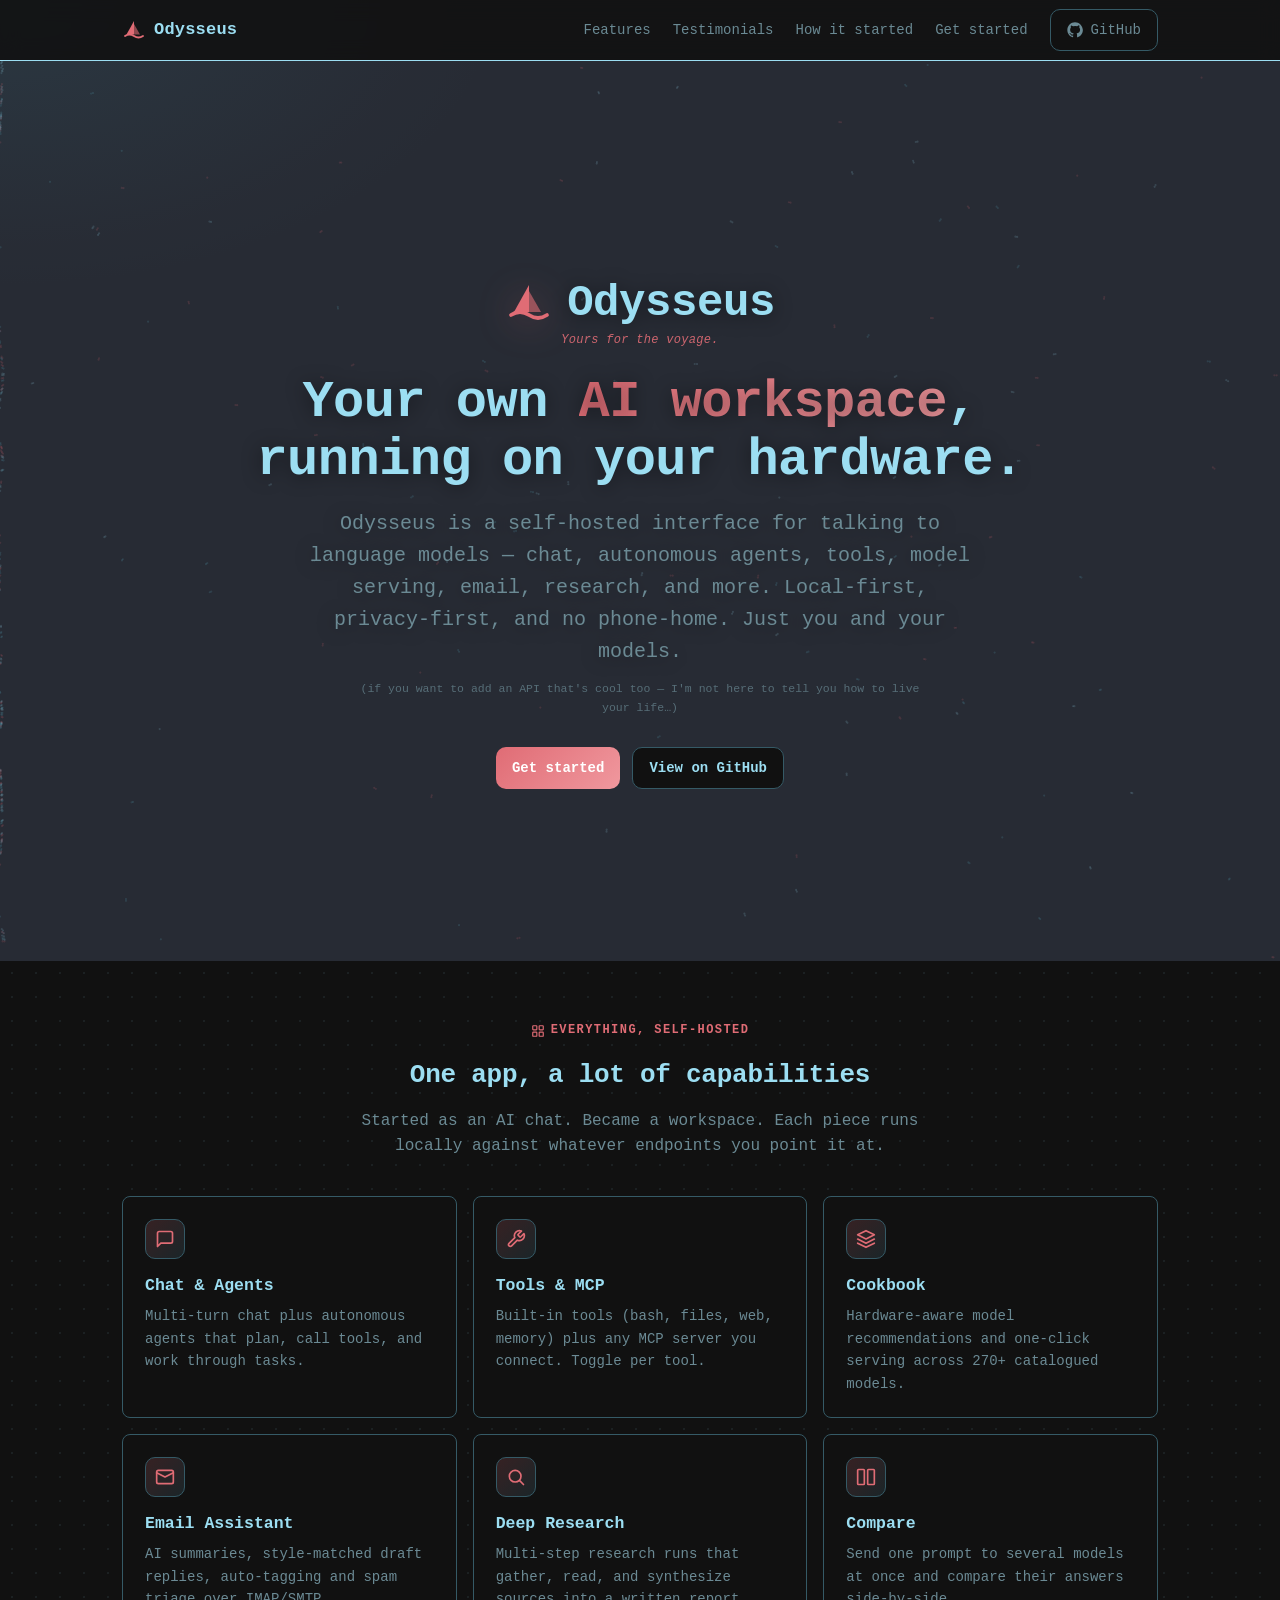
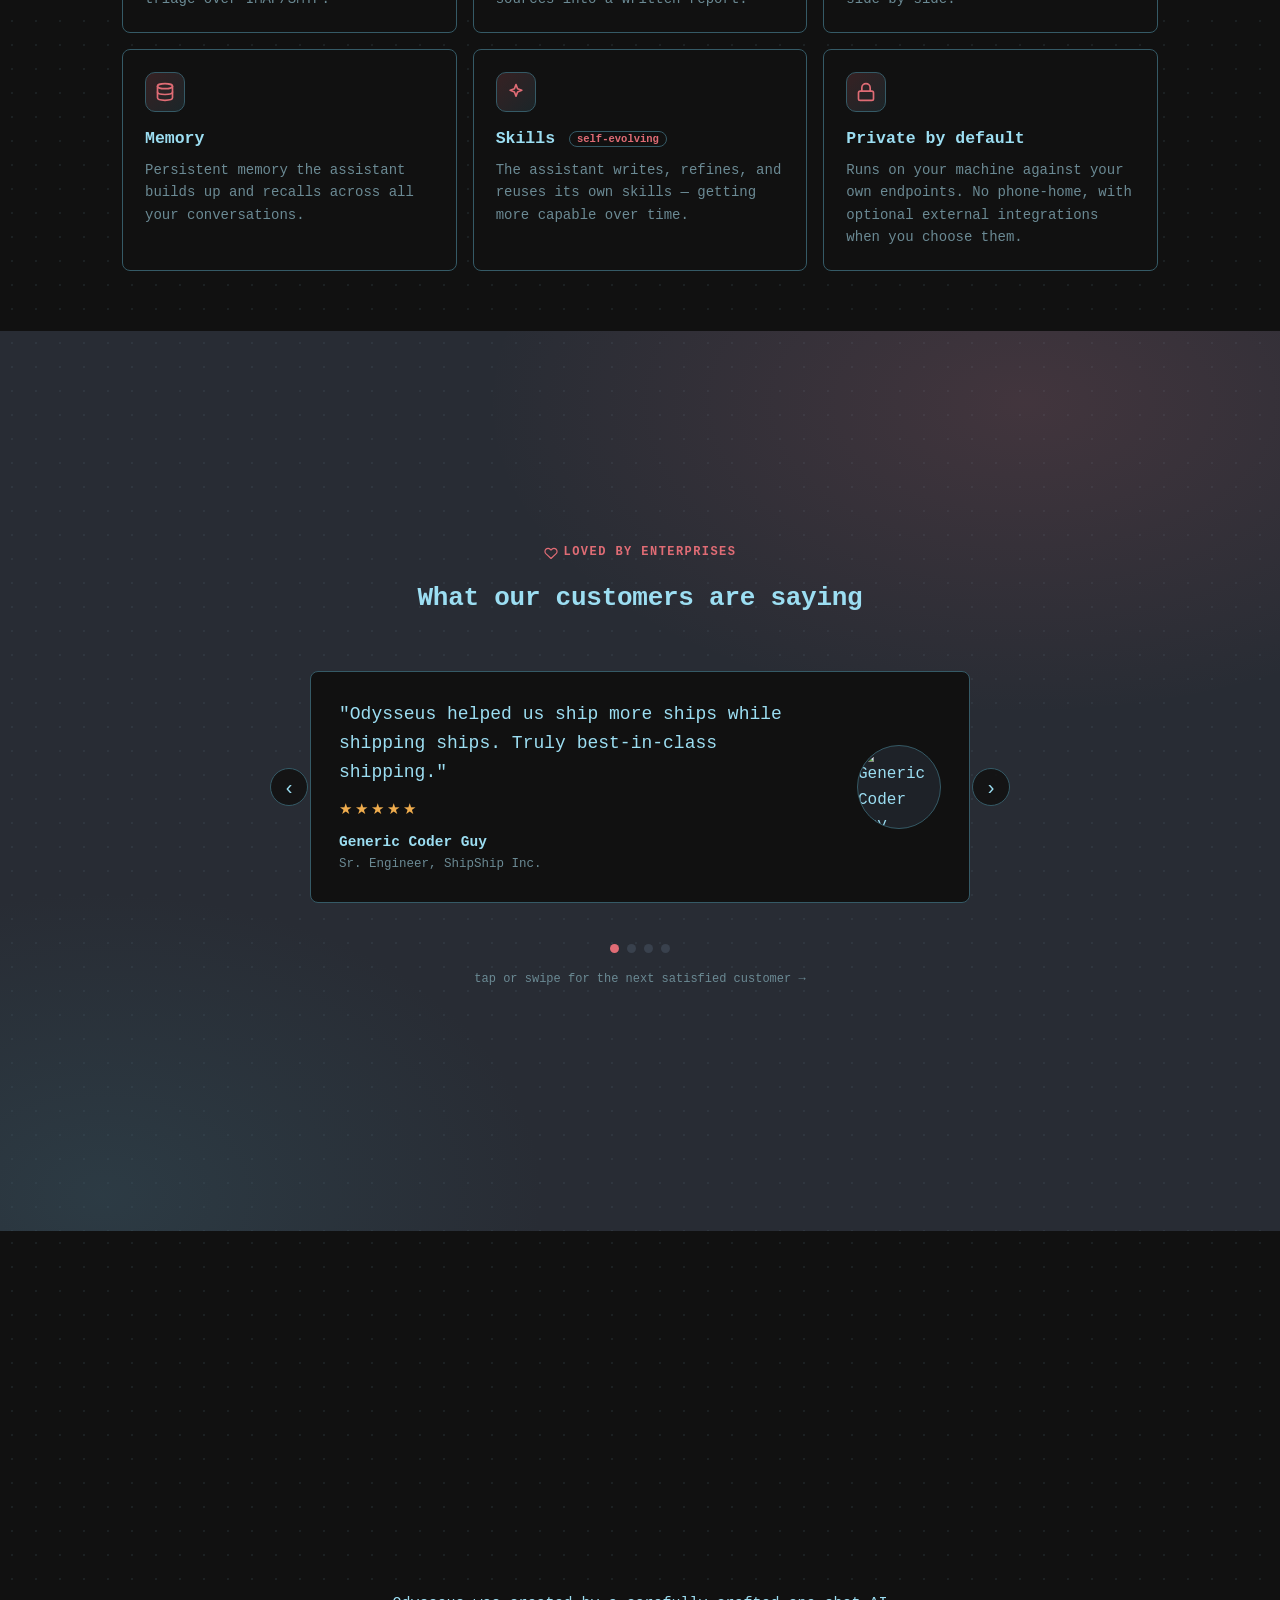
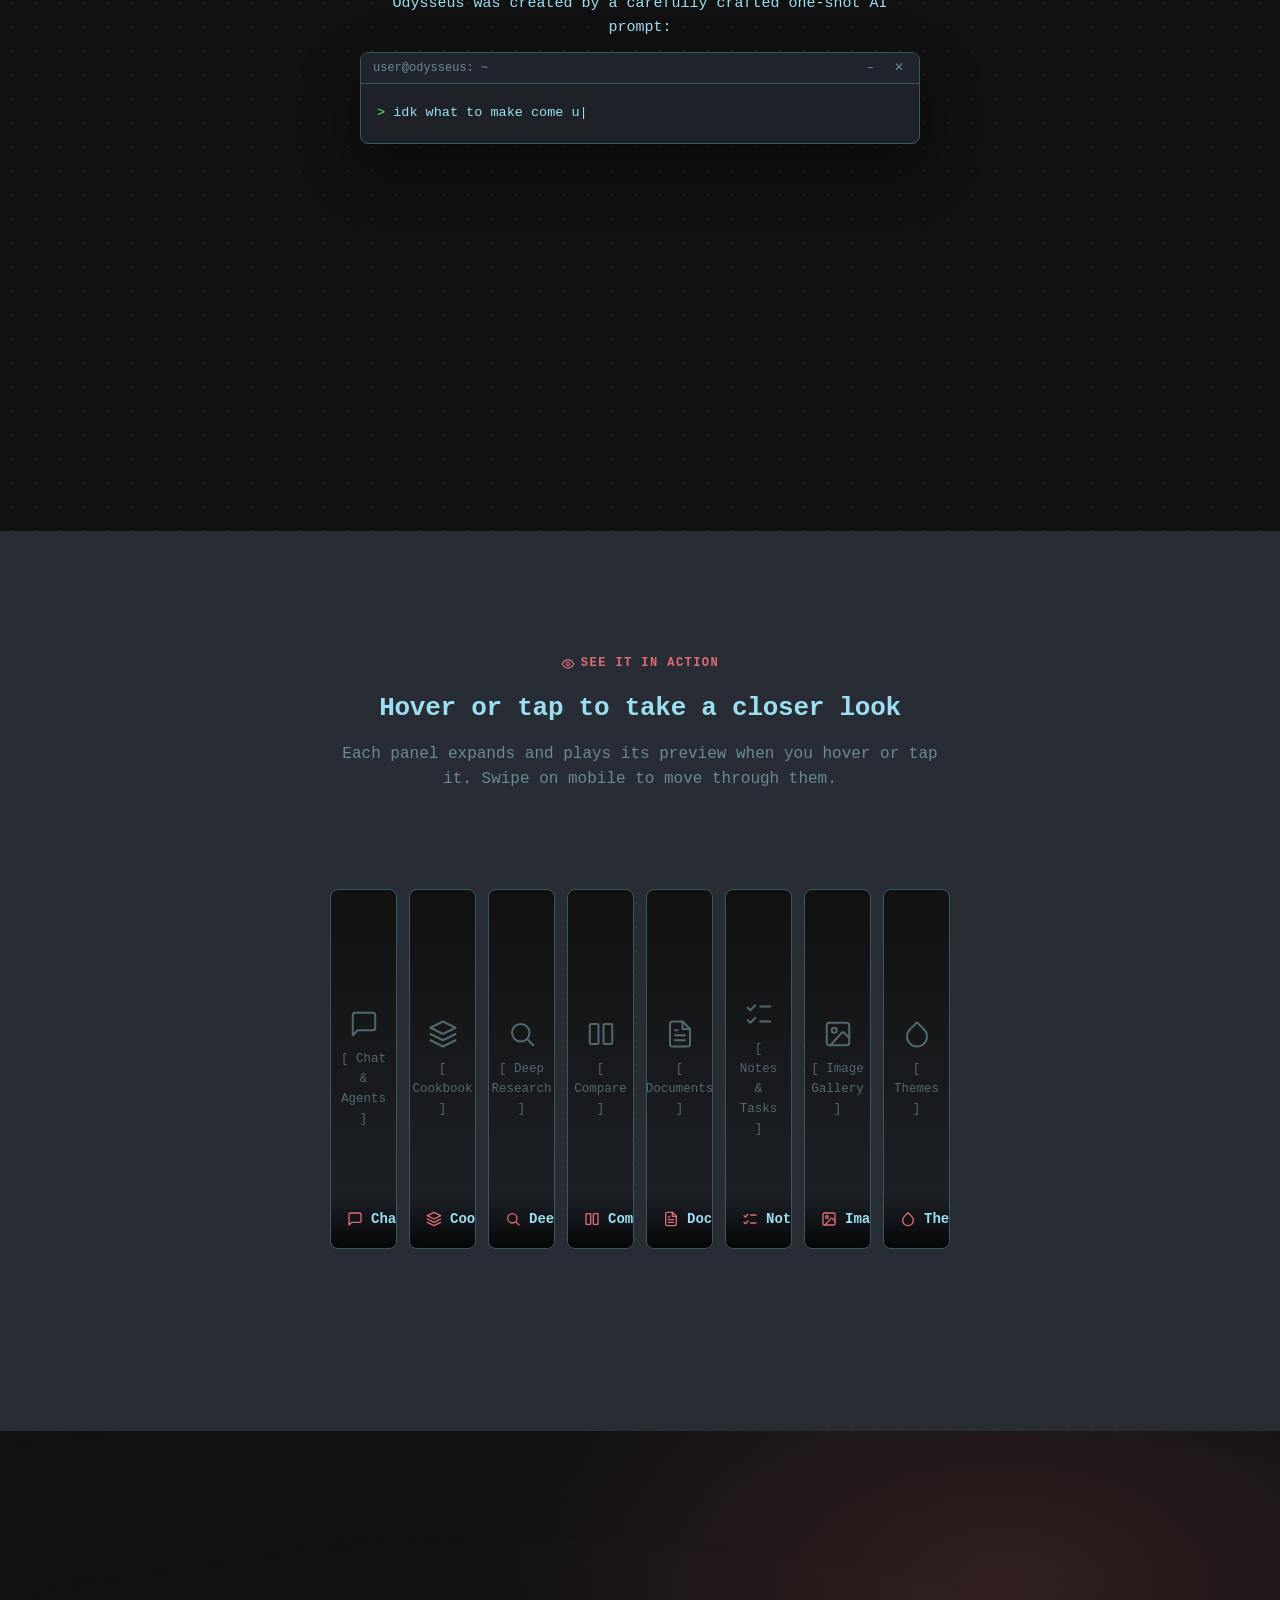
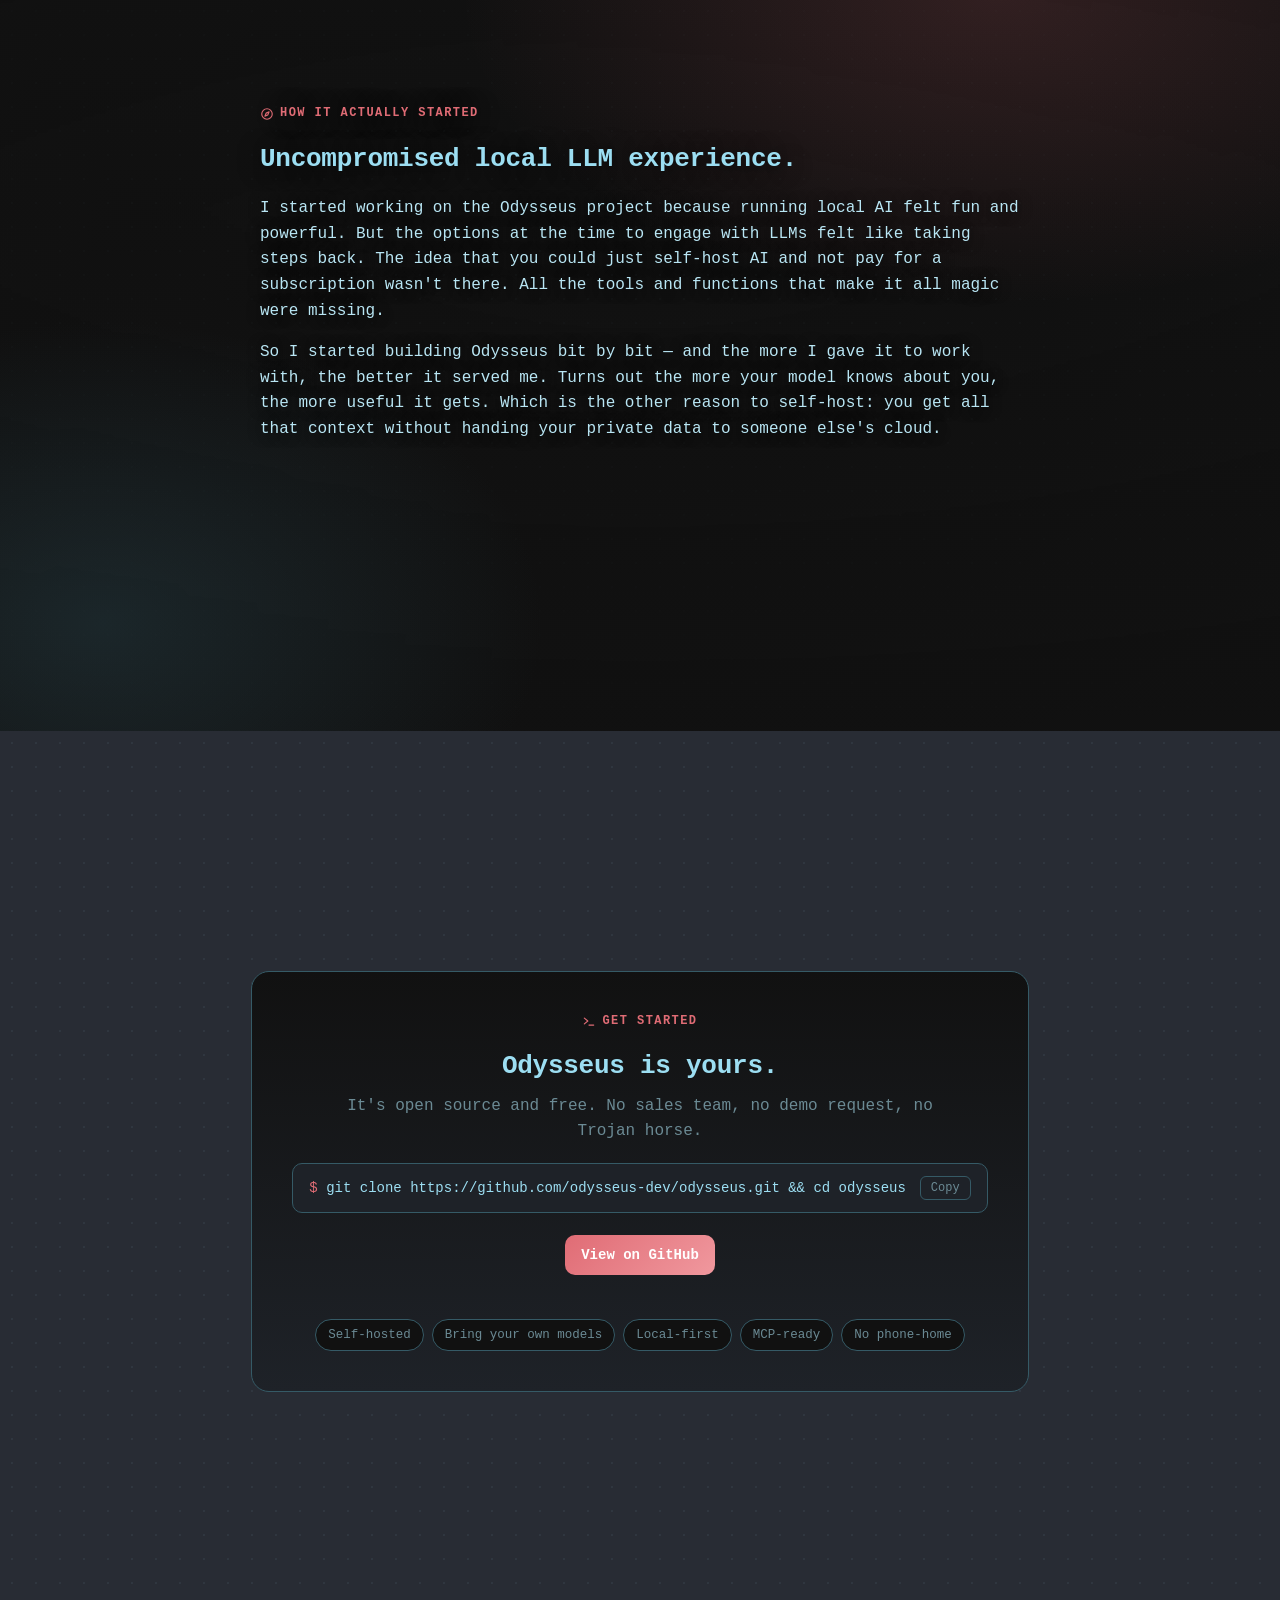
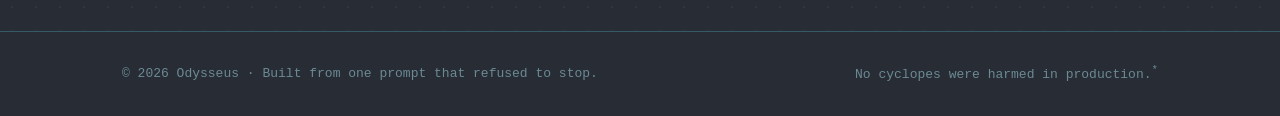
==== commit c4244f4e: "refactor: website "no tracking"→"no phone-home" (wording de unjordi) + guard de CI no-telemetria (di" ====
--- a/website/index.html
+++ b/website/index.html
@@ -430,7 +430,7 @@
       <p class="lede">
         Odysseus is a self-hosted interface for talking to language models &mdash; chat,
         autonomous agents, tools, model serving, email, research, and more. Local-first,
-        privacy-first, and no tracking. Just you and your models.
+        privacy-first, and no phone-home. Just you and your models.
       </p>
       <p style="font-size:11.5px; color:var(--muted); opacity:0.7; max-width:560px; margin:-18px auto 30px;">
         (if you want to add an API that's cool too &mdash; I'm not here to tell you how to live your life&hellip;)
@@ -496,7 +496,7 @@
         <div class="feature">
           <span class="ico"><svg width="20" height="20" viewBox="0 0 24 24" fill="none" stroke="currentColor" stroke-width="2" stroke-linecap="round" stroke-linejoin="round"><rect x="3" y="11" width="18" height="11" rx="2"/><path d="M7 11V7a5 5 0 0 1 10 0v4"/></svg></span>
           <h3>Private by default</h3>
-          <p>Runs on your machine against your own endpoints. No tracking, with optional external integrations when you choose them.</p>
+          <p>Runs on your machine against your own endpoints. No phone-home, with optional external integrations when you choose them.</p>
         </div>
       </div>
     </div>
@@ -687,7 +687,7 @@
           <span class="pill">Bring your own models</span>
           <span class="pill">Local-first</span>
           <span class="pill">MCP-ready</span>
-          <span class="pill">No tracking</span>
+          <span class="pill">No phone-home</span>
         </div>
       </div>
     </div>
